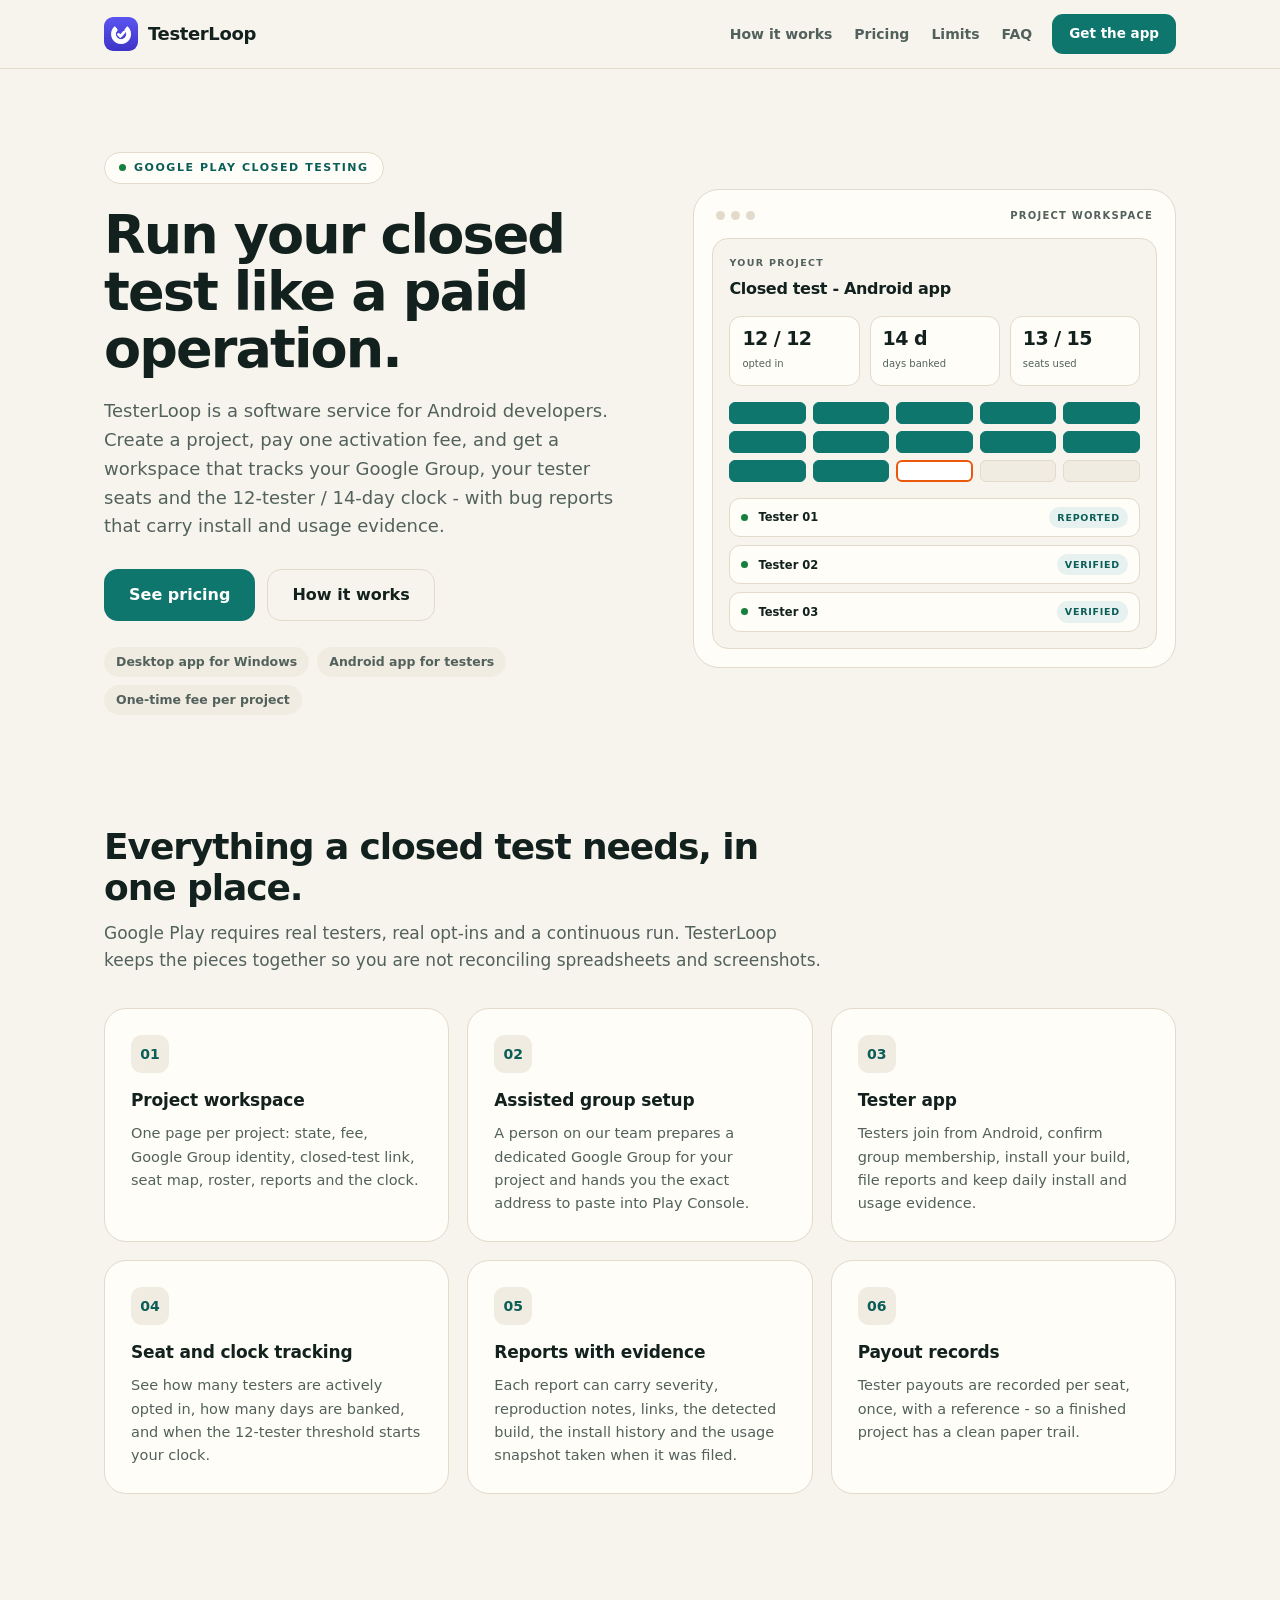
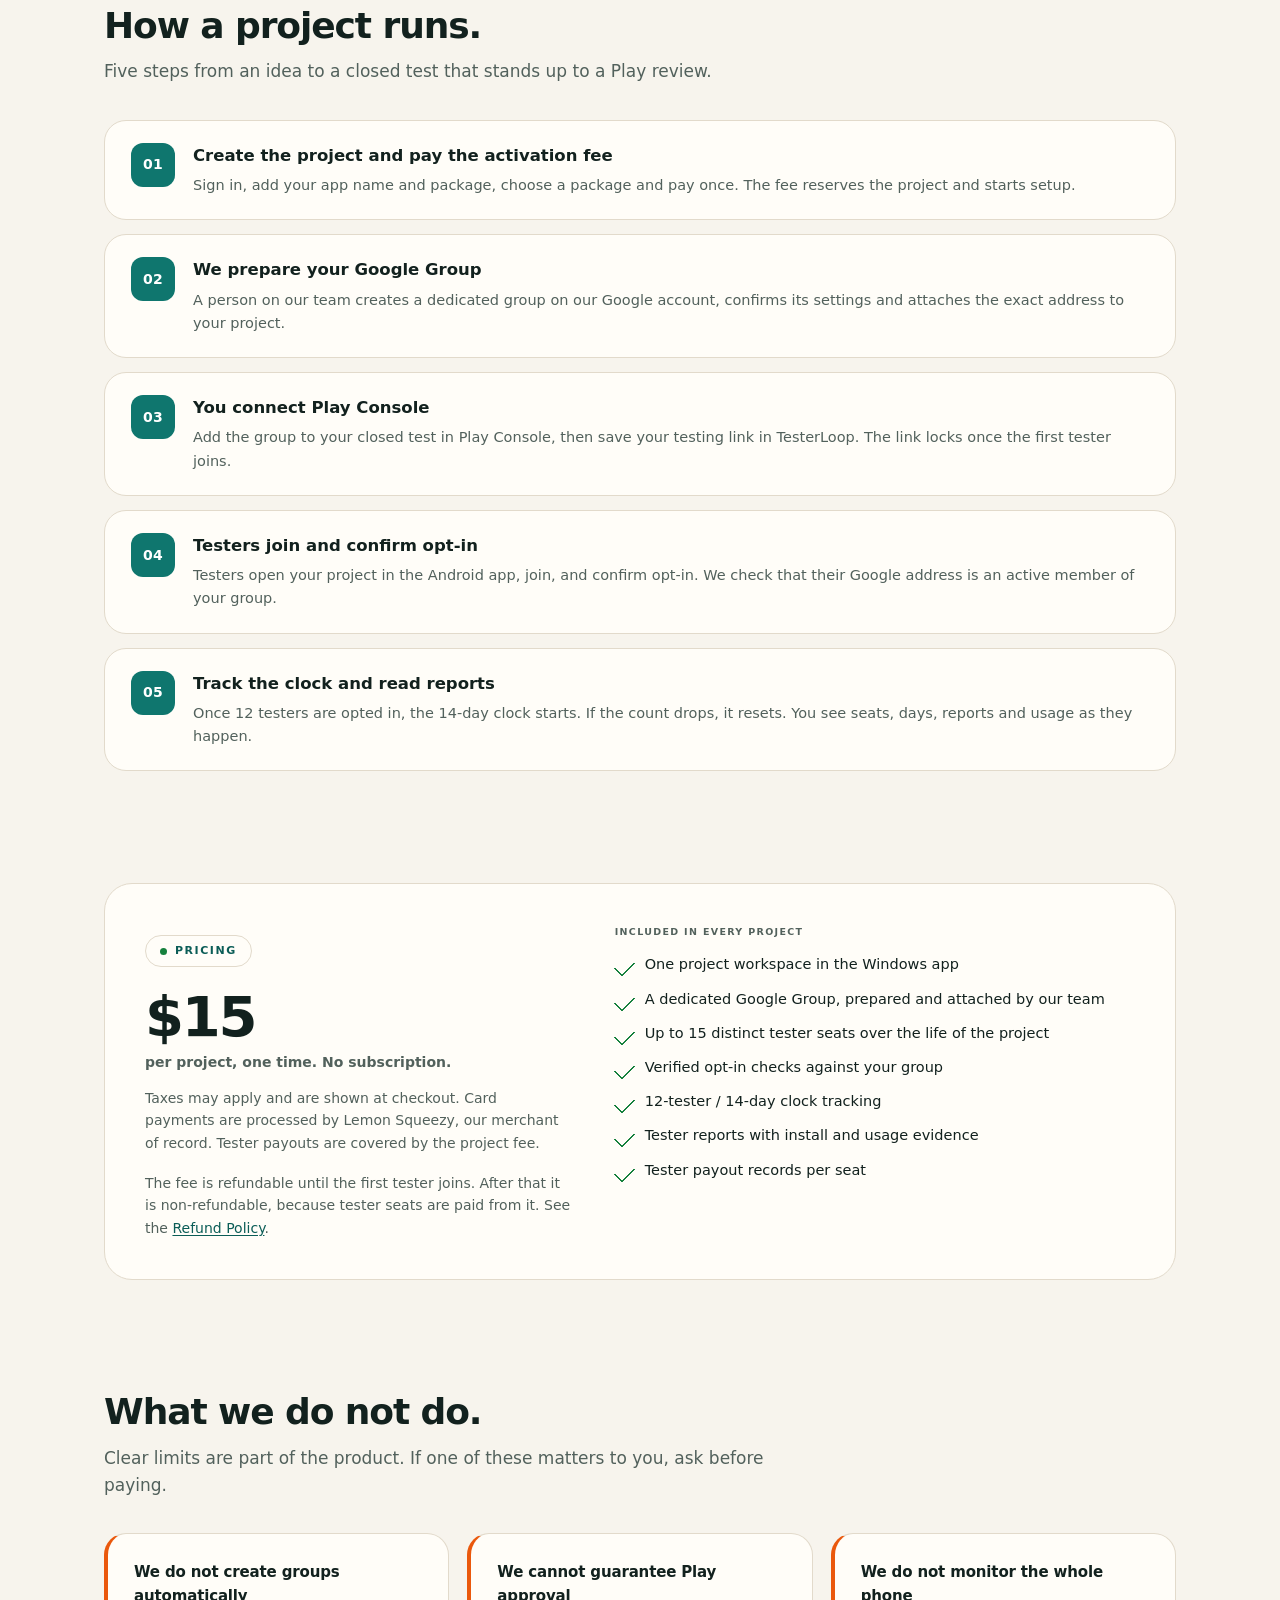
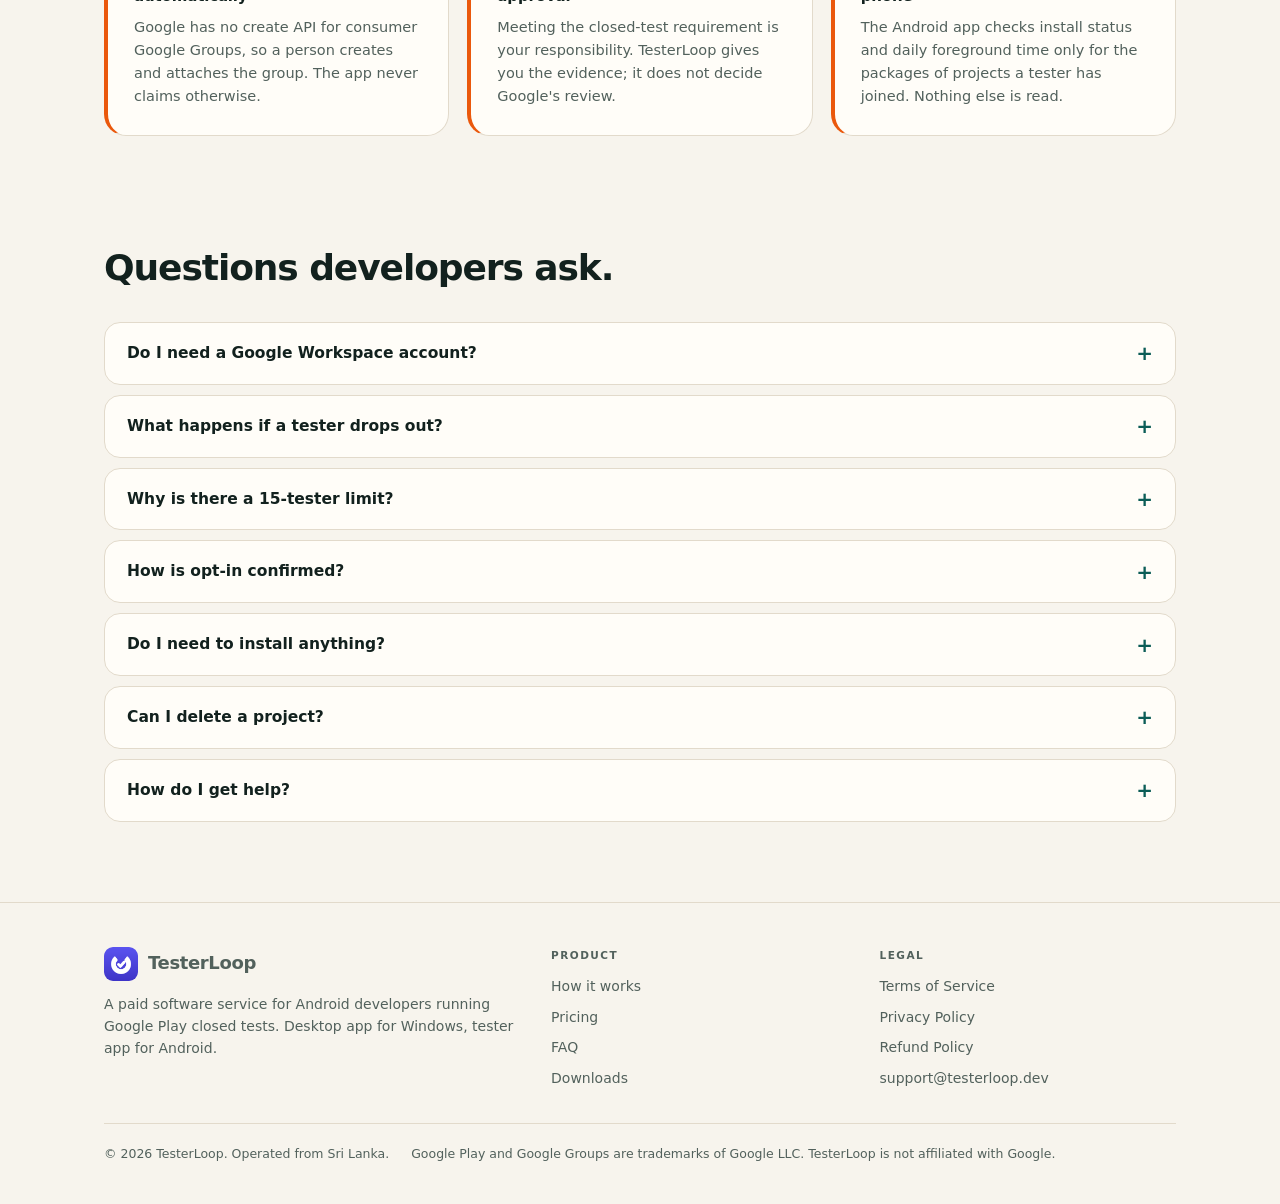
==== docs/index.html @ 7fbc7433 "Site: product website and Lemon Squeezy activation guide" ====
<!doctype html>
<html lang="en">
<head>
<meta charset="utf-8">
<meta name="viewport" content="width=device-width, initial-scale=1">
<title>TesterLoop - run a Google Play closed test properly</title>
<meta name="description" content="TesterLoop is a paid software service for Android developers running Google Play closed testing: project workspace, assisted Google Group setup, tester seat and 14-day clock tracking, and bug reports with install and usage evidence.">
<meta name="theme-color" content="#0f766e">
<link rel="icon" href="assets/testerloop-icon-512.png" type="image/png">
<link rel="stylesheet" href="site.css">
</head>
<body>
<a class="skip" href="#main">Skip to content</a>

<header class="site-header">
  <div class="wrap">
    <a class="brand" href="index.html">
      <img src="assets/testerloop-icon-512.png" alt="" width="34" height="34">
      TesterLoop
    </a>
    <nav class="nav" aria-label="Main">
      <a href="#how">How it works</a>
      <a href="#pricing">Pricing</a>
      <a href="#limits">Limits</a>
      <a href="#faq">FAQ</a>
    </nav>
    <a class="btn btn-primary btn-sm" href="https://github.com/chamarawickramarathne-spec/close-test/releases">Get the app</a>
  </div>
</header>

<main id="main">

  <section class="hero">
    <div class="wrap">
      <div>
        <p class="eyebrow">Google Play closed testing</p>
        <h1>Run your closed test like a paid operation.</h1>
        <p class="lede">
          TesterLoop is a software service for Android developers. Create a project,
          pay one activation fee, and get a workspace that tracks your Google Group,
          your tester seats and the 12-tester / 14-day clock - with bug reports that
          carry install and usage evidence.
        </p>
        <div class="hero-actions">
          <a class="btn btn-primary" href="#pricing">See pricing</a>
          <a class="btn btn-ghost" href="#how">How it works</a>
        </div>
        <ul class="chips">
          <li>Desktop app for Windows</li>
          <li>Android app for testers</li>
          <li>One-time fee per project</li>
        </ul>
      </div>

      <div class="mock" role="img" aria-label="Illustration of the TesterLoop project workspace showing opted-in testers, days banked and seat usage.">
        <div class="mock-bar"><i></i><i></i><i></i><span>Project workspace</span></div>
        <div class="mock-body">
          <p class="mock-label">Your project</p>
          <p class="mock-title">Closed test - Android app</p>
          <div class="mock-metrics">
            <div><strong>12 / 12</strong><small>opted in</small></div>
            <div><strong>14 d</strong><small>days banked</small></div>
            <div><strong>13 / 15</strong><small>seats used</small></div>
          </div>
          <div class="seats" aria-hidden="true">
            <i class="on"></i><i class="on"></i><i class="on"></i><i class="on"></i><i class="on"></i>
            <i class="on"></i><i class="on"></i><i class="on"></i><i class="on"></i><i class="on"></i>
            <i class="on"></i><i class="on"></i><i class="new"></i><i></i><i></i>
          </div>
          <div class="roster" aria-hidden="true">
            <div><span class="dot"></span>Tester 01 <span class="tag">Reported</span></div>
            <div><span class="dot"></span>Tester 02 <span class="tag">Verified</span></div>
            <div><span class="dot"></span>Tester 03 <span class="tag">Verified</span></div>
          </div>
        </div>
      </div>
    </div>
  </section>

  <section id="what">
    <div class="wrap">
      <div class="section-head">
        <h2>Everything a closed test needs, in one place.</h2>
        <p>Google Play requires real testers, real opt-ins and a continuous run. TesterLoop keeps the pieces together so you are not reconciling spreadsheets and screenshots.</p>
      </div>
      <div class="grid-3">
        <div class="card">
          <span class="mark">01</span>
          <h3>Project workspace</h3>
          <p>One page per project: state, fee, Google Group identity, closed-test link, seat map, roster, reports and the clock.</p>
        </div>
        <div class="card">
          <span class="mark">02</span>
          <h3>Assisted group setup</h3>
          <p>A person on our team prepares a dedicated Google Group for your project and hands you the exact address to paste into Play Console.</p>
        </div>
        <div class="card">
          <span class="mark">03</span>
          <h3>Tester app</h3>
          <p>Testers join from Android, confirm group membership, install your build, file reports and keep daily install and usage evidence.</p>
        </div>
        <div class="card">
          <span class="mark">04</span>
          <h3>Seat and clock tracking</h3>
          <p>See how many testers are actively opted in, how many days are banked, and when the 12-tester threshold starts your clock.</p>
        </div>
        <div class="card">
          <span class="mark">05</span>
          <h3>Reports with evidence</h3>
          <p>Each report can carry severity, reproduction notes, links, the detected build, the install history and the usage snapshot taken when it was filed.</p>
        </div>
        <div class="card">
          <span class="mark">06</span>
          <h3>Payout records</h3>
          <p>Tester payouts are recorded per seat, once, with a reference - so a finished project has a clean paper trail.</p>
        </div>
      </div>
    </div>
  </section>

  <section id="how">
    <div class="wrap">
      <div class="section-head">
        <h2>How a project runs.</h2>
        <p>Five steps from an idea to a closed test that stands up to a Play review.</p>
      </div>
      <div class="steps">
        <div class="step">
          <div>
            <h3>Create the project and pay the activation fee</h3>
            <p>Sign in, add your app name and package, choose a package and pay once. The fee reserves the project and starts setup.</p>
          </div>
        </div>
        <div class="step">
          <div>
            <h3>We prepare your Google Group</h3>
            <p>A person on our team creates a dedicated group on our Google account, confirms its settings and attaches the exact address to your project.</p>
          </div>
        </div>
        <div class="step">
          <div>
            <h3>You connect Play Console</h3>
            <p>Add the group to your closed test in Play Console, then save your testing link in TesterLoop. The link locks once the first tester joins.</p>
          </div>
        </div>
        <div class="step">
          <div>
            <h3>Testers join and confirm opt-in</h3>
            <p>Testers open your project in the Android app, join, and confirm opt-in. We check that their Google address is an active member of your group.</p>
          </div>
        </div>
        <div class="step">
          <div>
            <h3>Track the clock and read reports</h3>
            <p>Once 12 testers are opted in, the 14-day clock starts. If the count drops, it resets. You see seats, days, reports and usage as they happen.</p>
          </div>
        </div>
      </div>
    </div>
  </section>

  <section id="pricing">
    <div class="wrap">
      <div class="pricing">
        <div>
          <p class="eyebrow">Pricing</p>
          <p class="price">$15<small>per project, one time. No subscription.</small></p>
          <p class="price-note">
            Taxes may apply and are shown at checkout. Card payments are processed by
            Lemon Squeezy, our merchant of record. Tester payouts are covered by the
            project fee.
          </p>
          <p class="price-note">
            The fee is refundable until the first tester joins. After that it is
            non-refundable, because tester seats are paid from it. See the
            <a href="refunds.html">Refund Policy</a>.
          </p>
        </div>
        <div>
          <p class="mock-label" style="margin-bottom:14px">Included in every project</p>
          <ul class="includes">
            <li>One project workspace in the Windows app</li>
            <li>A dedicated Google Group, prepared and attached by our team</li>
            <li>Up to 15 distinct tester seats over the life of the project</li>
            <li>Verified opt-in checks against your group</li>
            <li>12-tester / 14-day clock tracking</li>
            <li>Tester reports with install and usage evidence</li>
            <li>Tester payout records per seat</li>
          </ul>
        </div>
      </div>
    </div>
  </section>

  <section id="limits">
    <div class="wrap">
      <div class="section-head">
        <h2>What we do not do.</h2>
        <p>Clear limits are part of the product. If one of these matters to you, ask before paying.</p>
      </div>
      <div class="honest">
        <div class="card">
          <h3>We do not create groups automatically</h3>
          <p>Google has no create API for consumer Google Groups, so a person creates and attaches the group. The app never claims otherwise.</p>
        </div>
        <div class="card">
          <h3>We cannot guarantee Play approval</h3>
          <p>Meeting the closed-test requirement is your responsibility. TesterLoop gives you the evidence; it does not decide Google's review.</p>
        </div>
        <div class="card">
          <h3>We do not monitor the whole phone</h3>
          <p>The Android app checks install status and daily foreground time only for the packages of projects a tester has joined. Nothing else is read.</p>
        </div>
      </div>
    </div>
  </section>

  <section id="faq">
    <div class="wrap">
      <div class="section-head">
        <h2>Questions developers ask.</h2>
      </div>
      <div class="faq">
        <details>
          <summary>Do I need a Google Workspace account?</summary>
          <p>No. The Google Group is created on our Google account and you add its address to your Play Console closed test. You keep control of your Play listing.</p>
        </details>
        <details>
          <summary>What happens if a tester drops out?</summary>
          <p>Their seat is released and their own clock resets. The project still needs 12 actively opted-in testers, and the 14-day count returns to zero if the count drops below 12.</p>
        </details>
        <details>
          <summary>Why is there a 15-tester limit?</summary>
          <p>Every tester is paid, so a project can use at most 15 distinct testers over its lifetime. Dropped seats still count, which means a replacement must be one of the people already on the project.</p>
        </details>
        <details>
          <summary>How is opt-in confirmed?</summary>
          <p>The tester confirms in the Android app. Our backend then checks, through a Google Apps Script service acting as the group owner, that the tester's Google address is an active member of your group. Only an active answer confirms opt-in.</p>
        </details>
        <details>
          <summary>Do I need to install anything?</summary>
          <p>Yes - the TesterLoop desktop app for Windows (32-bit and 64-bit installers are published together). Testers use the TesterLoop Android app.</p>
        </details>
        <details>
          <summary>Can I delete a project?</summary>
          <p>Yes, until a tester's opt-in is verified. After that the project is locked for 14 days, and it cannot be deleted while a tester payout is recorded against it.</p>
        </details>
        <details>
          <summary>How do I get help?</summary>
          <p>Email <a href="mailto:support@testerloop.dev">support@testerloop.dev</a>. We answer from Sri Lanka, usually within one business day.</p>
        </details>
      </div>
    </div>
  </section>

</main>

<footer class="site-footer">
  <div class="wrap">
    <div class="footer-grid">
      <div class="footer-about">
        <a class="brand" href="index.html">
          <img src="assets/testerloop-icon-512.png" alt="" width="34" height="34">
          TesterLoop
        </a>
        <p>A paid software service for Android developers running Google Play closed tests. Desktop app for Windows, tester app for Android.</p>
      </div>
      <div>
        <h4>Product</h4>
        <ul>
          <li><a href="#how">How it works</a></li>
          <li><a href="#pricing">Pricing</a></li>
          <li><a href="#faq">FAQ</a></li>
          <li><a href="https://github.com/chamarawickramarathne-spec/close-test/releases">Downloads</a></li>
        </ul>
      </div>
      <div>
        <h4>Legal</h4>
        <ul>
          <li><a href="terms.html">Terms of Service</a></li>
          <li><a href="privacy.html">Privacy Policy</a></li>
          <li><a href="refunds.html">Refund Policy</a></li>
          <li><a href="mailto:support@testerloop.dev">support@testerloop.dev</a></li>
        </ul>
      </div>
    </div>
    <div class="legal-line">
      <span>&copy; 2026 TesterLoop. Operated from Sri Lanka.</span>
      <span>Google Play and Google Groups are trademarks of Google LLC. TesterLoop is not affiliated with Google.</span>
    </div>
  </div>
</footer>

</body>
</html>
---- docs/site.css ----
:root {
  --bg: #f7f4ed;
  --surface: #fffdf8;
  --warm: #f1ece1;
  --ink: #12211e;
  --muted: #52615c;
  --teal: #0f766e;
  --teal-dark: #0b5d57;
  --coral: #ea580c;
  --border: #e2dacb;
  --good: #15803d;
  --radius: 22px;
}

* {
  box-sizing: border-box;
}

html {
  scroll-behavior: smooth;
}

body {
  margin: 0;
  background: var(--bg);
  color: var(--ink);
  font-family: "Segoe UI", system-ui, -apple-system, "Helvetica Neue", Arial, sans-serif;
  font-size: 16px;
  line-height: 1.6;
  -webkit-font-smoothing: antialiased;
}

a {
  color: var(--teal-dark);
  text-decoration-thickness: 1px;
  text-underline-offset: 2px;
}

a:hover {
  color: var(--teal);
}

:focus-visible {
  outline: 3px solid var(--coral);
  outline-offset: 2px;
  border-radius: 4px;
}

img {
  max-width: 100%;
  display: block;
}

.wrap {
  width: 100%;
  max-width: 1120px;
  margin: 0 auto;
  padding: 0 24px;
}

.skip {
  position: absolute;
  left: -9999px;
  top: 0;
  background: var(--ink);
  color: #fff;
  padding: 10px 16px;
  border-radius: 0 0 10px 0;
  z-index: 20;
}

.skip:focus {
  left: 0;
}

/* Header */

.site-header {
  position: sticky;
  top: 0;
  z-index: 10;
  background: rgba(247, 244, 237, 0.94);
  backdrop-filter: blur(8px);
  border-bottom: 1px solid var(--border);
}

.site-header .wrap {
  display: flex;
  align-items: center;
  gap: 20px;
  min-height: 68px;
}

.brand {
  display: flex;
  align-items: center;
  gap: 10px;
  color: var(--ink);
  text-decoration: none;
  font-weight: 800;
  letter-spacing: -0.02em;
  font-size: 18px;
}

.brand img {
  width: 34px;
  height: 34px;
  border-radius: 9px;
}

.nav {
  display: flex;
  gap: 22px;
  margin-left: auto;
  font-size: 14px;
  font-weight: 600;
}

.nav a {
  color: var(--muted);
  text-decoration: none;
}

.nav a:hover {
  color: var(--ink);
}

/* Buttons */

.btn {
  display: inline-flex;
  align-items: center;
  justify-content: center;
  gap: 8px;
  min-height: 52px;
  padding: 0 24px;
  border-radius: 14px;
  border: 1px solid transparent;
  font: inherit;
  font-weight: 700;
  text-decoration: none;
  cursor: pointer;
  transition: background 0.15s ease, color 0.15s ease, border-color 0.15s ease;
}

.btn-primary {
  background: var(--teal);
  color: #fff;
}

.btn-primary:hover {
  background: var(--teal-dark);
  color: #fff;
}

.btn-ghost {
  background: transparent;
  color: var(--ink);
  border-color: var(--border);
}

.btn-ghost:hover {
  background: var(--warm);
  color: var(--ink);
}

.btn-sm {
  min-height: 40px;
  padding: 0 16px;
  border-radius: 11px;
  font-size: 13.5px;
}

/* Hero */

.hero {
  padding: 72px 0 56px;
}

.hero .wrap {
  display: grid;
  grid-template-columns: 1.05fr 0.95fr;
  gap: 56px;
  align-items: center;
}

.eyebrow {
  display: inline-flex;
  align-items: center;
  gap: 8px;
  font-size: 11px;
  font-weight: 800;
  letter-spacing: 0.14em;
  text-transform: uppercase;
  color: var(--teal-dark);
  background: var(--surface);
  border: 1px solid var(--border);
  border-radius: 999px;
  padding: 6px 14px;
  margin-bottom: 22px;
}

.eyebrow::before {
  content: "";
  width: 7px;
  height: 7px;
  border-radius: 50%;
  background: var(--good);
}

h1 {
  font-size: clamp(34px, 5vw, 54px);
  line-height: 1.06;
  letter-spacing: -0.035em;
  margin: 0 0 20px;
  font-weight: 800;
}

.lede {
  font-size: 18px;
  color: var(--muted);
  max-width: 34em;
  margin: 0 0 28px;
}

.hero-actions {
  display: flex;
  flex-wrap: wrap;
  gap: 12px;
  margin-bottom: 26px;
}

.chips {
  display: flex;
  flex-wrap: wrap;
  gap: 8px;
  padding: 0;
  margin: 0;
  list-style: none;
}

.chips li {
  font-size: 12.5px;
  font-weight: 600;
  color: var(--muted);
  background: var(--warm);
  border-radius: 999px;
  padding: 5px 12px;
}

/* App mock */

.mock {
  background: var(--surface);
  border: 1px solid var(--border);
  border-radius: 26px;
  padding: 18px;
}

.mock-bar {
  display: flex;
  align-items: center;
  gap: 6px;
  padding: 0 4px 14px;
}

.mock-bar i {
  width: 9px;
  height: 9px;
  border-radius: 50%;
  background: var(--border);
}

.mock-bar span {
  margin-left: auto;
  font-size: 10px;
  font-weight: 800;
  letter-spacing: 0.12em;
  color: var(--muted);
  text-transform: uppercase;
}

.mock-body {
  background: var(--bg);
  border: 1px solid var(--border);
  border-radius: 16px;
  padding: 16px;
}

.mock-label {
  font-size: 9.5px;
  font-weight: 800;
  letter-spacing: 0.14em;
  text-transform: uppercase;
  color: var(--muted);
  margin: 0 0 6px;
}

.mock-title {
  font-size: 16px;
  font-weight: 800;
  letter-spacing: -0.02em;
  margin: 0 0 14px;
}

.mock-metrics {
  display: grid;
  grid-template-columns: repeat(3, 1fr);
  gap: 10px;
  margin-bottom: 16px;
}

.mock-metrics div {
  background: var(--surface);
  border: 1px solid var(--border);
  border-radius: 12px;
  padding: 10px 12px;
}

.mock-metrics strong {
  display: block;
  font-size: 19px;
  letter-spacing: -0.03em;
  line-height: 1.2;
}

.mock-metrics small {
  font-size: 10px;
  color: var(--muted);
}

.seats {
  display: grid;
  grid-template-columns: repeat(5, 1fr);
  gap: 7px;
  margin-bottom: 16px;
}

.seats i {
  height: 22px;
  border-radius: 6px;
  background: var(--warm);
  border: 1px solid var(--border);
}

.seats i.on {
  background: var(--teal);
  border-color: var(--teal);
}

.seats i.new {
  background: #fff;
  border: 2px solid var(--coral);
}

.roster {
  display: grid;
  gap: 8px;
}

.roster div {
  display: flex;
  align-items: center;
  gap: 10px;
  background: var(--surface);
  border: 1px solid var(--border);
  border-radius: 11px;
  padding: 8px 11px;
  font-size: 11.5px;
  font-weight: 600;
}

.roster span.dot {
  width: 7px;
  height: 7px;
  border-radius: 50%;
  background: var(--good);
  flex: none;
}

.roster span.tag {
  margin-left: auto;
  font-size: 9.5px;
  font-weight: 800;
  letter-spacing: 0.08em;
  text-transform: uppercase;
  color: var(--teal-dark);
  background: #e7f2f0;
  border-radius: 999px;
  padding: 3px 8px;
}

/* Sections */

section {
  padding: 56px 0;
}

.section-head {
  max-width: 720px;
  margin-bottom: 34px;
}

h2 {
  font-size: clamp(26px, 3.4vw, 36px);
  line-height: 1.12;
  letter-spacing: -0.03em;
  margin: 0 0 12px;
  font-weight: 800;
}

.section-head p {
  margin: 0;
  color: var(--muted);
  font-size: 17px;
}

.grid-3 {
  display: grid;
  grid-template-columns: repeat(3, 1fr);
  gap: 18px;
}

.card {
  background: var(--surface);
  border: 1px solid var(--border);
  border-radius: var(--radius);
  padding: 26px;
}

.card h3 {
  margin: 0 0 8px;
  font-size: 17px;
  letter-spacing: -0.01em;
}

.card p {
  margin: 0;
  color: var(--muted);
  font-size: 14.5px;
}

.card .mark {
  display: inline-flex;
  align-items: center;
  justify-content: center;
  width: 38px;
  height: 38px;
  border-radius: 11px;
  background: var(--warm);
  color: var(--teal-dark);
  font-weight: 800;
  font-size: 14px;
  margin-bottom: 14px;
}

/* Steps */

.steps {
  display: grid;
  gap: 14px;
  counter-reset: step;
}

.step {
  display: grid;
  grid-template-columns: 44px 1fr;
  gap: 18px;
  background: var(--surface);
  border: 1px solid var(--border);
  border-radius: var(--radius);
  padding: 22px 26px;
}

.step::before {
  counter-increment: step;
  content: counter(step, decimal-leading-zero);
  display: flex;
  align-items: center;
  justify-content: center;
  width: 44px;
  height: 44px;
  border-radius: 12px;
  background: var(--teal);
  color: #fff;
  font-weight: 800;
  font-size: 14px;
  letter-spacing: 0.02em;
}

.step h3 {
  margin: 0 0 5px;
  font-size: 16.5px;
}

.step p {
  margin: 0;
  color: var(--muted);
  font-size: 14.5px;
}

/* Pricing */

.pricing {
  background: var(--surface);
  border: 1px solid var(--border);
  border-radius: 28px;
  padding: 40px;
  display: grid;
  grid-template-columns: 0.9fr 1.1fr;
  gap: 44px;
  align-items: start;
}

.price {
  font-size: 56px;
  font-weight: 800;
  letter-spacing: -0.04em;
  line-height: 1;
  margin: 0;
}

.price small {
  display: block;
  font-size: 14px;
  font-weight: 600;
  letter-spacing: 0;
  color: var(--muted);
  margin-top: 10px;
}

.price-note {
  color: var(--muted);
  font-size: 14px;
  margin: 18px 0 0;
}

.includes {
  margin: 0;
  padding: 0;
  list-style: none;
  display: grid;
  gap: 11px;
}

.includes li {
  position: relative;
  padding-left: 30px;
  font-size: 14.5px;
}

.includes li::before {
  content: "";
  position: absolute;
  left: 0;
  top: 7px;
  width: 17px;
  height: 10px;
  border-left: 2.5px solid var(--good);
  border-bottom: 2.5px solid var(--good);
  transform: rotate(-45deg);
  border-radius: 1px;
}

/* Honesty */

.honest {
  display: grid;
  grid-template-columns: repeat(3, 1fr);
  gap: 18px;
}

.honest .card {
  border-left: 4px solid var(--coral);
}

.honest h3 {
  font-size: 15px;
}

/* FAQ */

.faq {
  display: grid;
  gap: 10px;
}

details {
  background: var(--surface);
  border: 1px solid var(--border);
  border-radius: 16px;
  padding: 18px 22px;
}

details[open] {
  border-color: #cfc5b2;
}

summary {
  cursor: pointer;
  font-weight: 700;
  font-size: 15.5px;
  list-style: none;
  display: flex;
  gap: 14px;
  align-items: center;
}

summary::-webkit-details-marker {
  display: none;
}

summary::after {
  content: "+";
  margin-left: auto;
  font-size: 20px;
  font-weight: 700;
  color: var(--teal-dark);
  line-height: 1;
}

details[open] summary::after {
  content: "-";
}

details p {
  margin: 12px 0 0;
  color: var(--muted);
  font-size: 14.5px;
  max-width: 62em;
}

/* Footer */

.site-footer {
  border-top: 1px solid var(--border);
  padding: 44px 0 40px;
  margin-top: 24px;
}

.footer-grid {
  display: grid;
  grid-template-columns: 1.4fr 1fr 1fr;
  gap: 32px;
}

.site-footer h4 {
  font-size: 10.5px;
  font-weight: 800;
  letter-spacing: 0.14em;
  text-transform: uppercase;
  color: var(--muted);
  margin: 0 0 12px;
}

.site-footer ul {
  list-style: none;
  margin: 0;
  padding: 0;
  display: grid;
  gap: 8px;
  font-size: 14px;
}

.site-footer a {
  text-decoration: none;
  color: var(--muted);
}

.site-footer a:hover {
  color: var(--ink);
}

.footer-about p {
  color: var(--muted);
  font-size: 14px;
  margin: 12px 0 0;
  max-width: 32em;
}

.legal-line {
  margin-top: 34px;
  padding-top: 20px;
  border-top: 1px solid var(--border);
  display: flex;
  flex-wrap: wrap;
  gap: 8px 22px;
  color: var(--muted);
  font-size: 12.5px;
}

/* Policy pages */

.page-head {
  padding: 56px 0 8px;
}

.page-head h1 {
  font-size: clamp(30px, 4vw, 44px);
}

.updated {
  color: var(--muted);
  font-size: 13.5px;
  margin: 0;
}

.prose {
  max-width: 800px;
  padding-bottom: 24px;
}

.prose h2 {
  font-size: 22px;
  margin: 40px 0 12px;
  letter-spacing: -0.02em;
}

.prose h3 {
  font-size: 16px;
  margin: 26px 0 8px;
}

.prose p,
.prose li {
  color: #2c3a36;
  font-size: 15px;
}

.prose ul,
.prose ol {
  padding-left: 22px;
}

.prose li {
  margin-bottom: 7px;
}

.prose .note {
  background: var(--surface);
  border: 1px solid var(--border);
  border-left: 4px solid var(--teal);
  border-radius: 14px;
  padding: 16px 20px;
  margin: 22px 0;
  color: var(--muted);
  font-size: 14.5px;
}

.prose table {
  width: 100%;
  border-collapse: collapse;
  font-size: 14px;
  margin: 14px 0;
}

.prose th,
.prose td {
  text-align: left;
  padding: 9px 12px;
  border-bottom: 1px solid var(--border);
  vertical-align: top;
}

.prose th {
  font-size: 11px;
  letter-spacing: 0.1em;
  text-transform: uppercase;
  color: var(--muted);
}

/* Responsive */

@media (max-width: 900px) {
  .hero .wrap,
  .pricing {
    grid-template-columns: 1fr;
    gap: 34px;
  }

  .hero {
    padding-top: 48px;
  }

  .grid-3,
  .honest {
    grid-template-columns: 1fr;
  }

  .footer-grid {
    grid-template-columns: 1fr 1fr;
  }
}

@media (max-width: 640px) {
  .nav {
    display: none;
  }

  .site-header .wrap {
    min-height: 60px;
  }

  .pricing {
    padding: 26px;
  }

  .step {
    grid-template-columns: 1fr;
    gap: 12px;
    padding: 20px;
  }

  .footer-grid {
    grid-template-columns: 1fr;
    gap: 26px;
  }
}

@media (prefers-reduced-motion: reduce) {
  html {
    scroll-behavior: auto;
  }

  * {
    transition: none !important;
  }
}
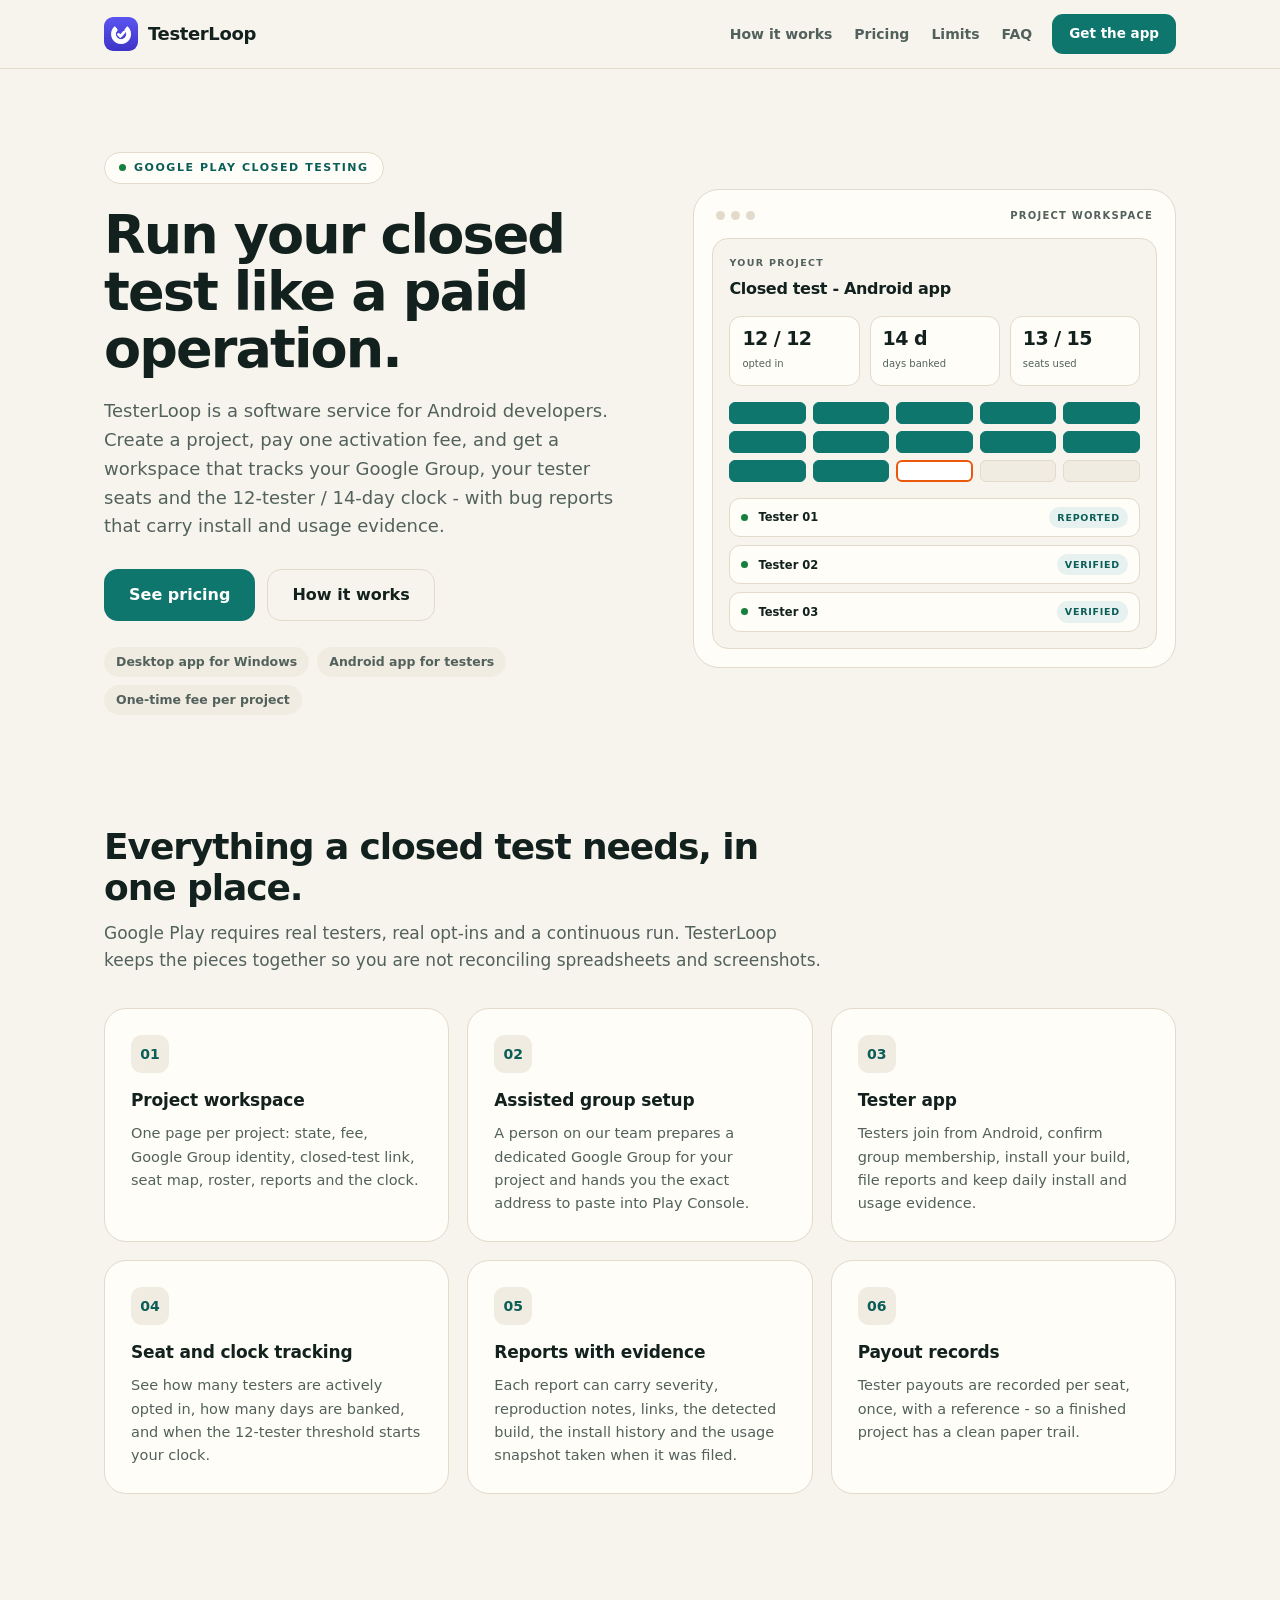
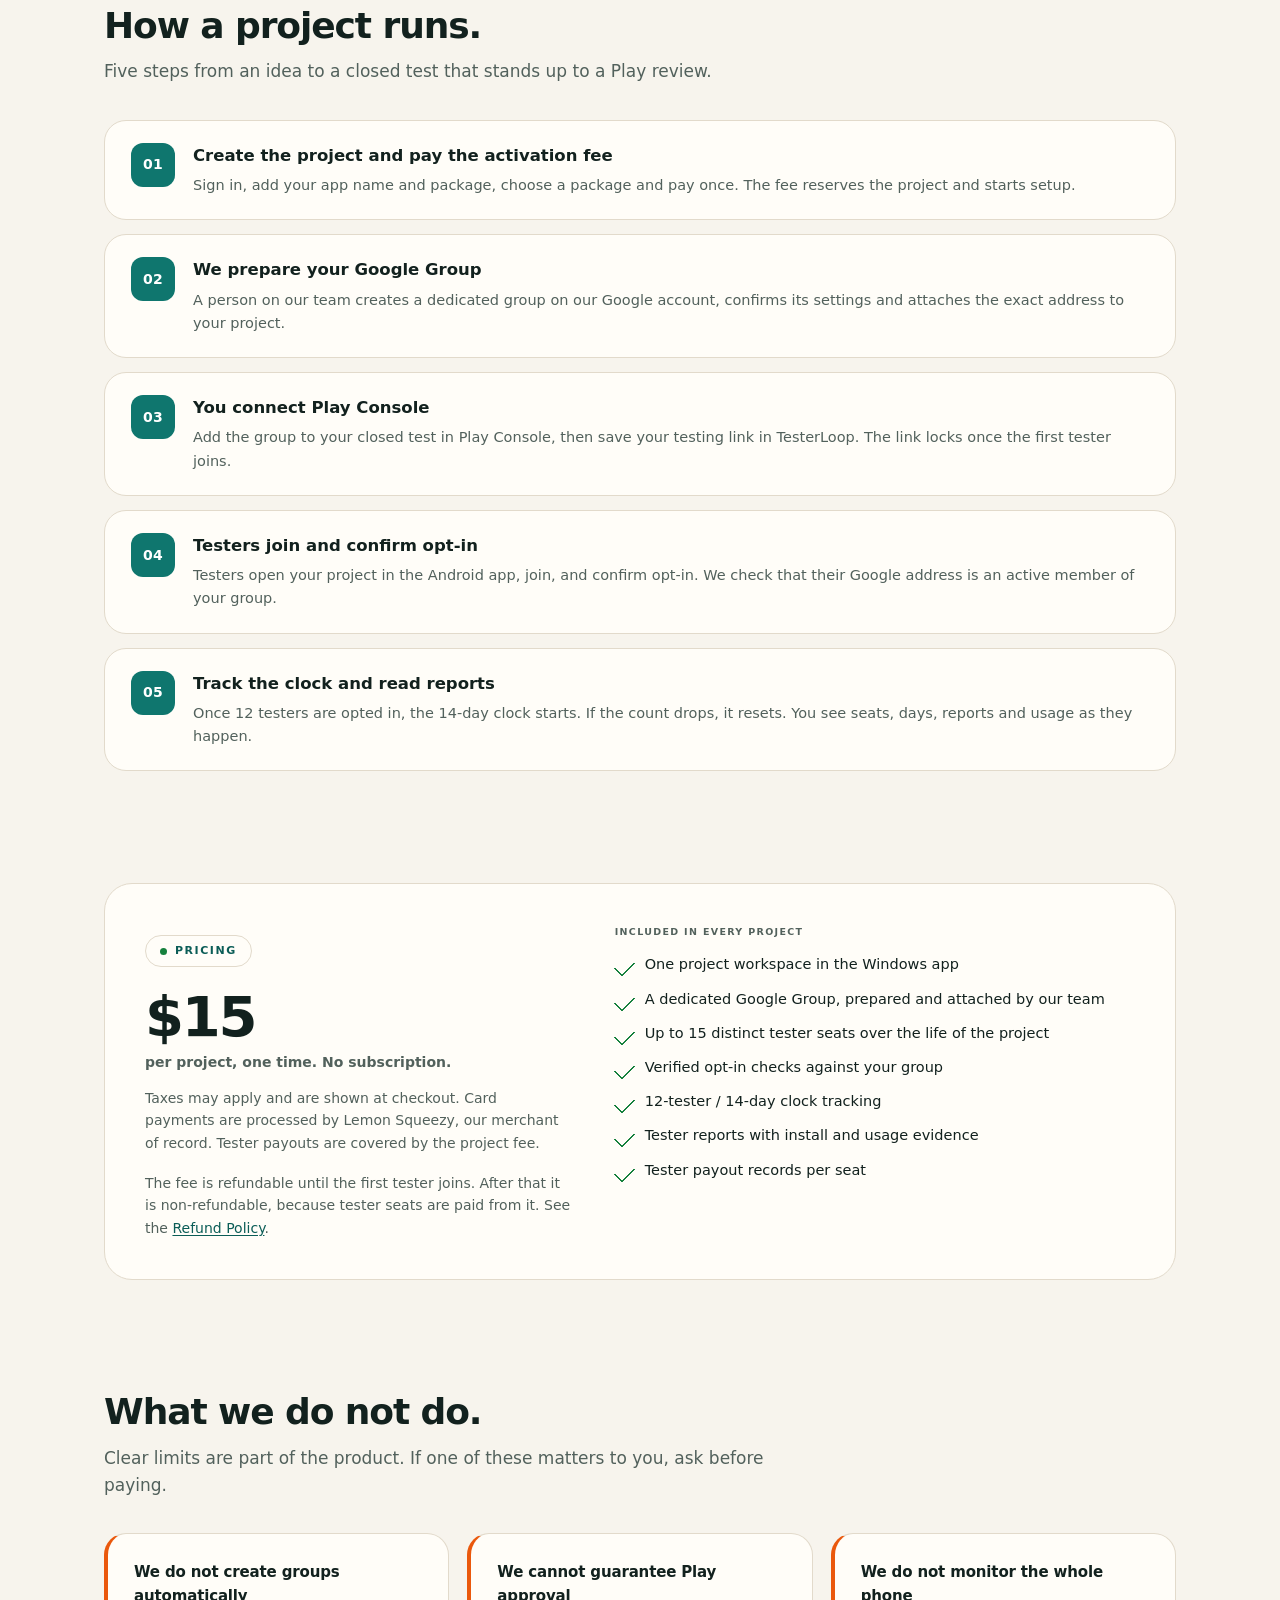
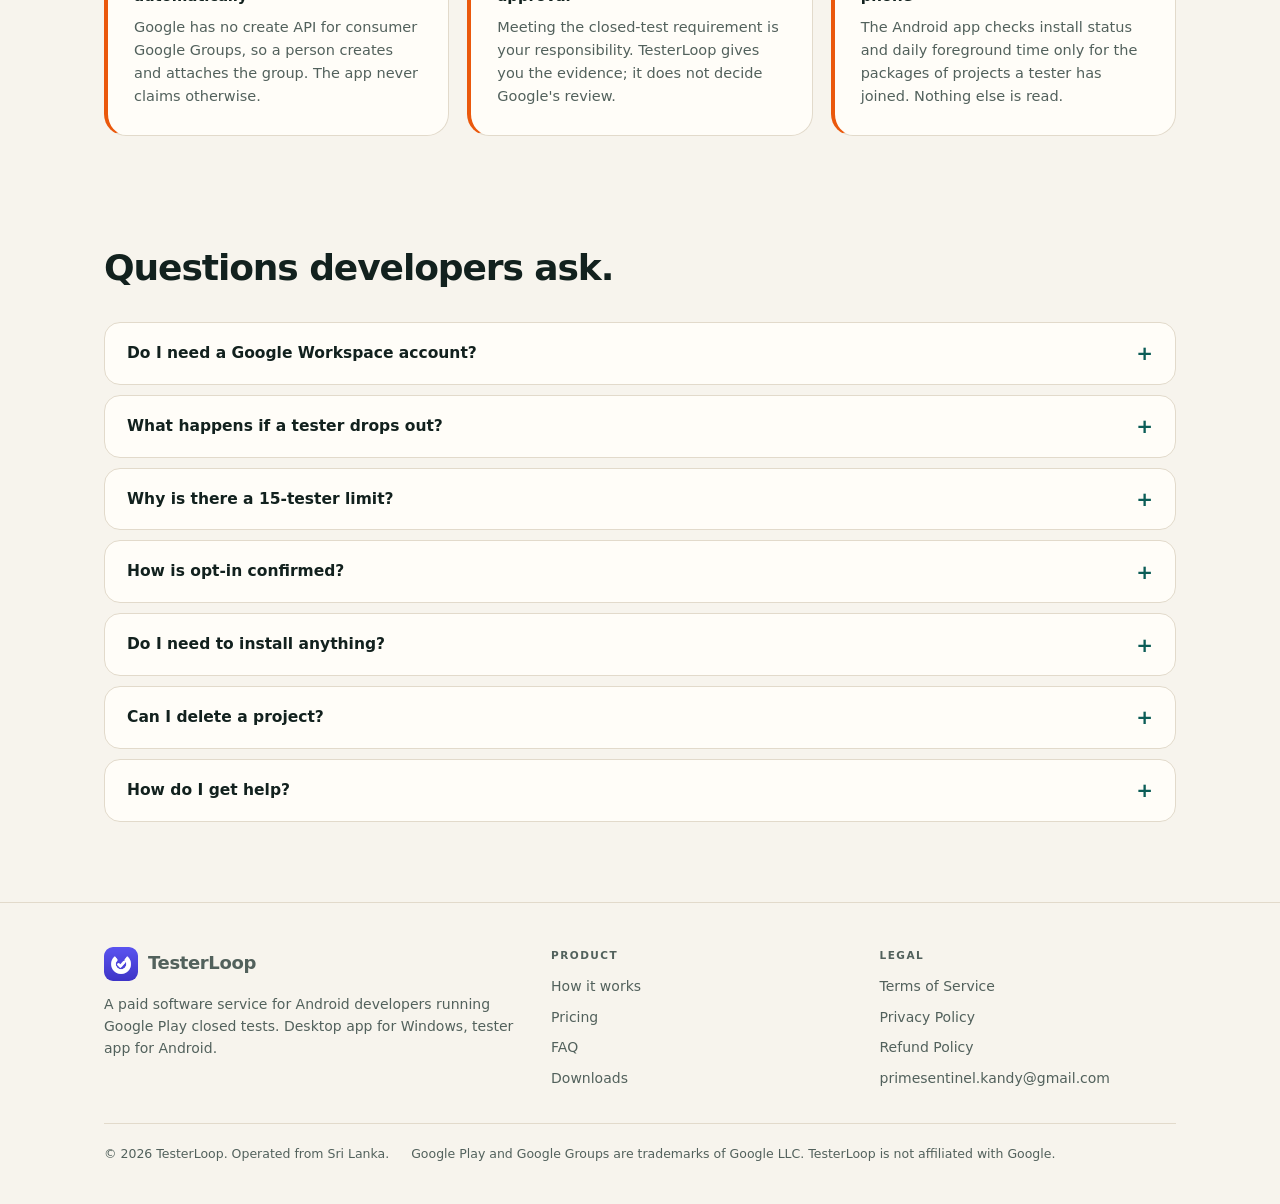
==== commit 0765b5fe: "Docs: payment setup checklist and real support email" ====
--- a/docs/index.html
+++ b/docs/index.html
@@ -247,7 +247,7 @@
         </details>
         <details>
           <summary>How do I get help?</summary>
-          <p>Email <a href="mailto:support@testerloop.dev">support@testerloop.dev</a>. We answer from Sri Lanka, usually within one business day.</p>
+          <p>Email <a href="mailto:primesentinel.kandy@gmail.com">primesentinel.kandy@gmail.com</a>. We answer from Sri Lanka, usually within one business day.</p>
         </details>
       </div>
     </div>
@@ -280,7 +280,7 @@
           <li><a href="terms.html">Terms of Service</a></li>
           <li><a href="privacy.html">Privacy Policy</a></li>
           <li><a href="refunds.html">Refund Policy</a></li>
-          <li><a href="mailto:support@testerloop.dev">support@testerloop.dev</a></li>
+          <li><a href="mailto:primesentinel.kandy@gmail.com">primesentinel.kandy@gmail.com</a></li>
         </ul>
       </div>
     </div>
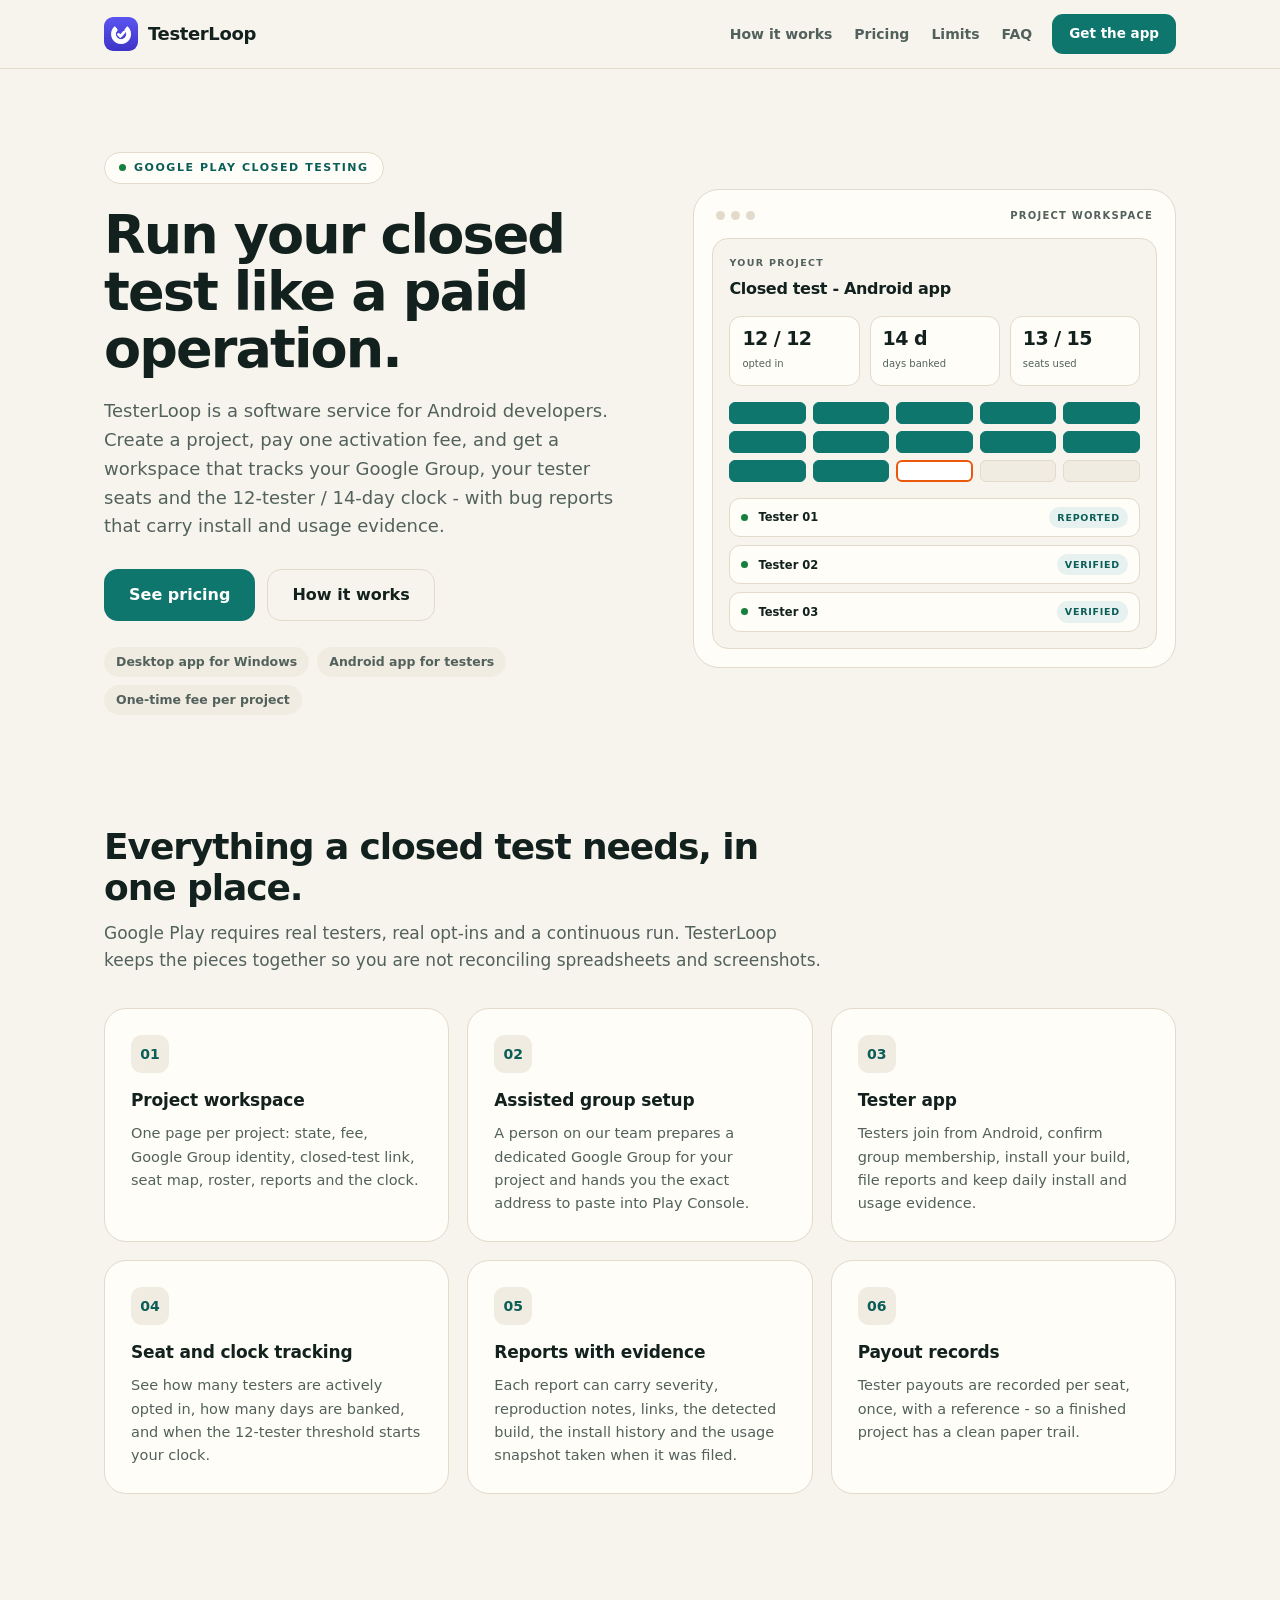
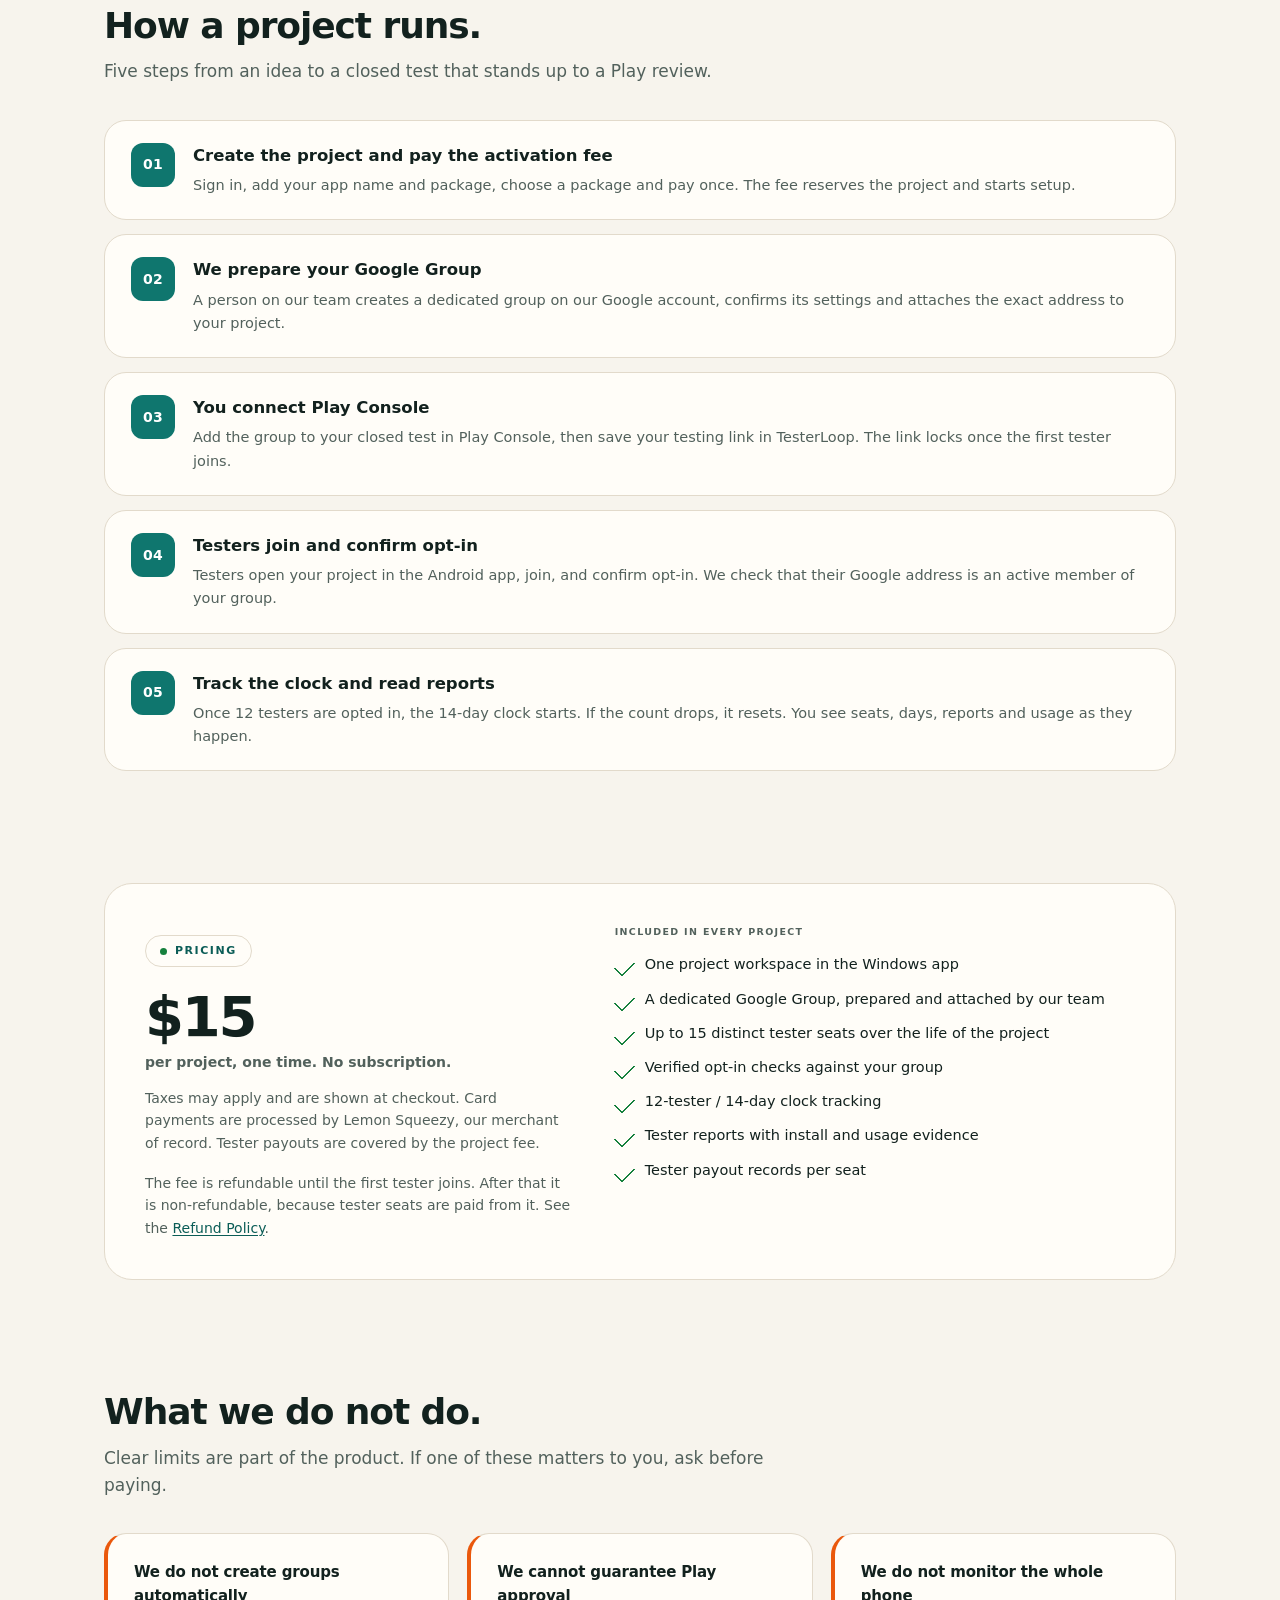
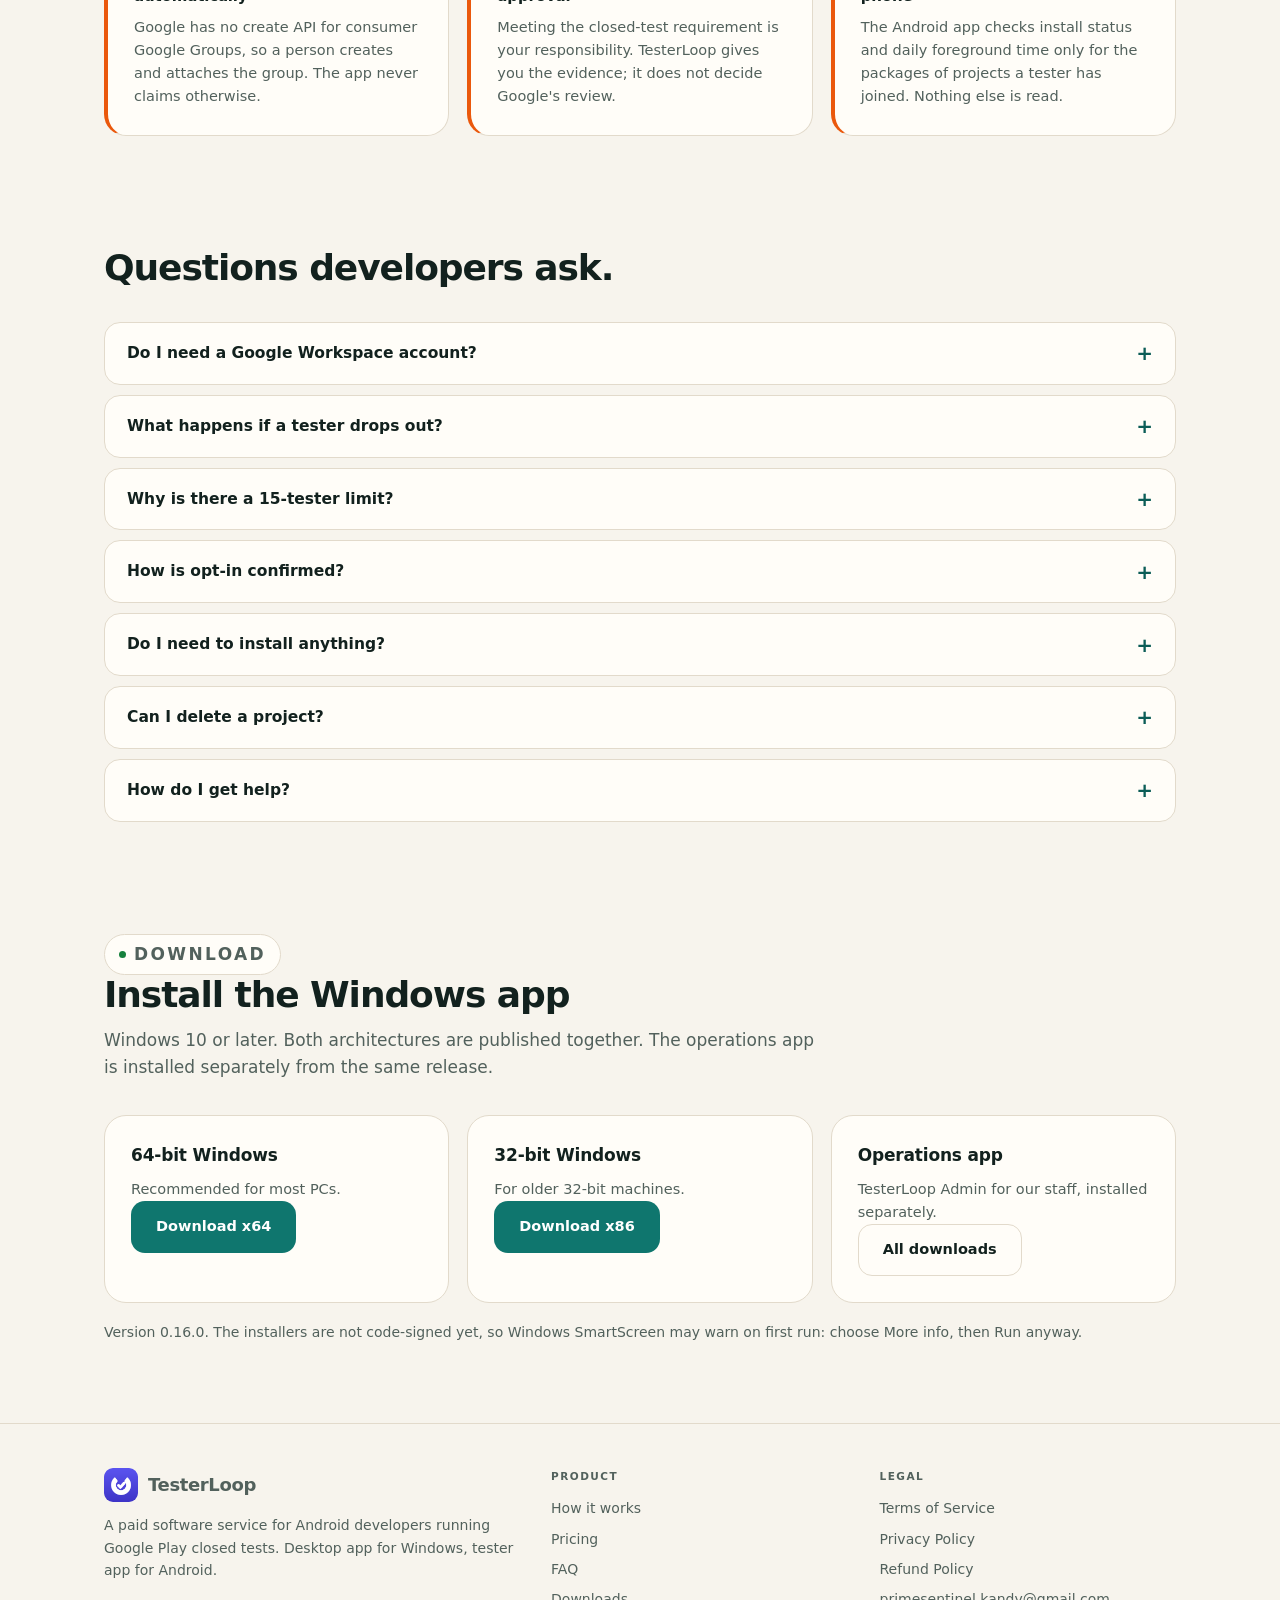
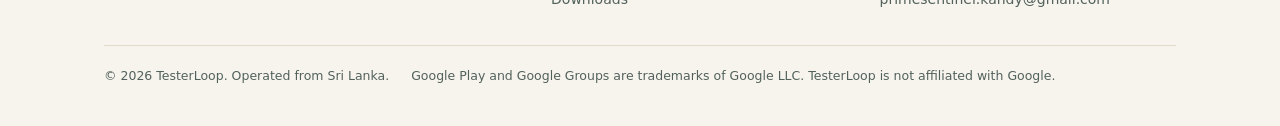
==== commit 82508f64: "Release: desktop 0.16.0 installers and site download links; untrack mobile binaries" ====
--- a/docs/index.html
+++ b/docs/index.html
@@ -24,7 +24,7 @@
       <a href="#limits">Limits</a>
       <a href="#faq">FAQ</a>
     </nav>
-    <a class="btn btn-primary btn-sm" href="https://github.com/chamarawickramarathne-spec/close-test/releases">Get the app</a>
+    <a class="btn btn-primary btn-sm" href="#download">Get the app</a>
   </div>
 </header>
 
@@ -253,6 +253,34 @@
     </div>
   </section>
 
+  <section id="download">
+    <div class="wrap">
+      <div class="section-head">
+        <p class="eyebrow">Download</p>
+        <h2>Install the Windows app</h2>
+        <p>Windows 10 or later. Both architectures are published together. The operations app is installed separately from the same release.</p>
+      </div>
+      <div class="grid-3">
+        <article class="card">
+          <h3>64-bit Windows</h3>
+          <p>Recommended for most PCs.</p>
+          <p><a class="btn btn-primary" href="https://github.com/chamarawickramarathne-spec/close-test/releases/download/desktop-v0.16.0/TesterLoop-Setup-x64.exe">Download x64</a></p>
+        </article>
+        <article class="card">
+          <h3>32-bit Windows</h3>
+          <p>For older 32-bit machines.</p>
+          <p><a class="btn btn-primary" href="https://github.com/chamarawickramarathne-spec/close-test/releases/download/desktop-v0.16.0/TesterLoop-Setup-x86.exe">Download x86</a></p>
+        </article>
+        <article class="card">
+          <h3>Operations app</h3>
+          <p>TesterLoop Admin for our staff, installed separately.</p>
+          <p><a class="btn btn-ghost" href="https://github.com/chamarawickramarathne-spec/close-test/releases/tag/desktop-v0.16.0">All downloads</a></p>
+        </article>
+      </div>
+      <p class="price-note">Version 0.16.0. The installers are not code-signed yet, so Windows SmartScreen may warn on first run: choose More info, then Run anyway.</p>
+    </div>
+  </section>
+
 </main>
 
 <footer class="site-footer">
@@ -271,7 +299,7 @@
           <li><a href="#how">How it works</a></li>
           <li><a href="#pricing">Pricing</a></li>
           <li><a href="#faq">FAQ</a></li>
-          <li><a href="https://github.com/chamarawickramarathne-spec/close-test/releases">Downloads</a></li>
+          <li><a href="https://github.com/chamarawickramarathne-spec/close-test/releases/tag/desktop-v0.16.0">Downloads</a></li>
         </ul>
       </div>
       <div>
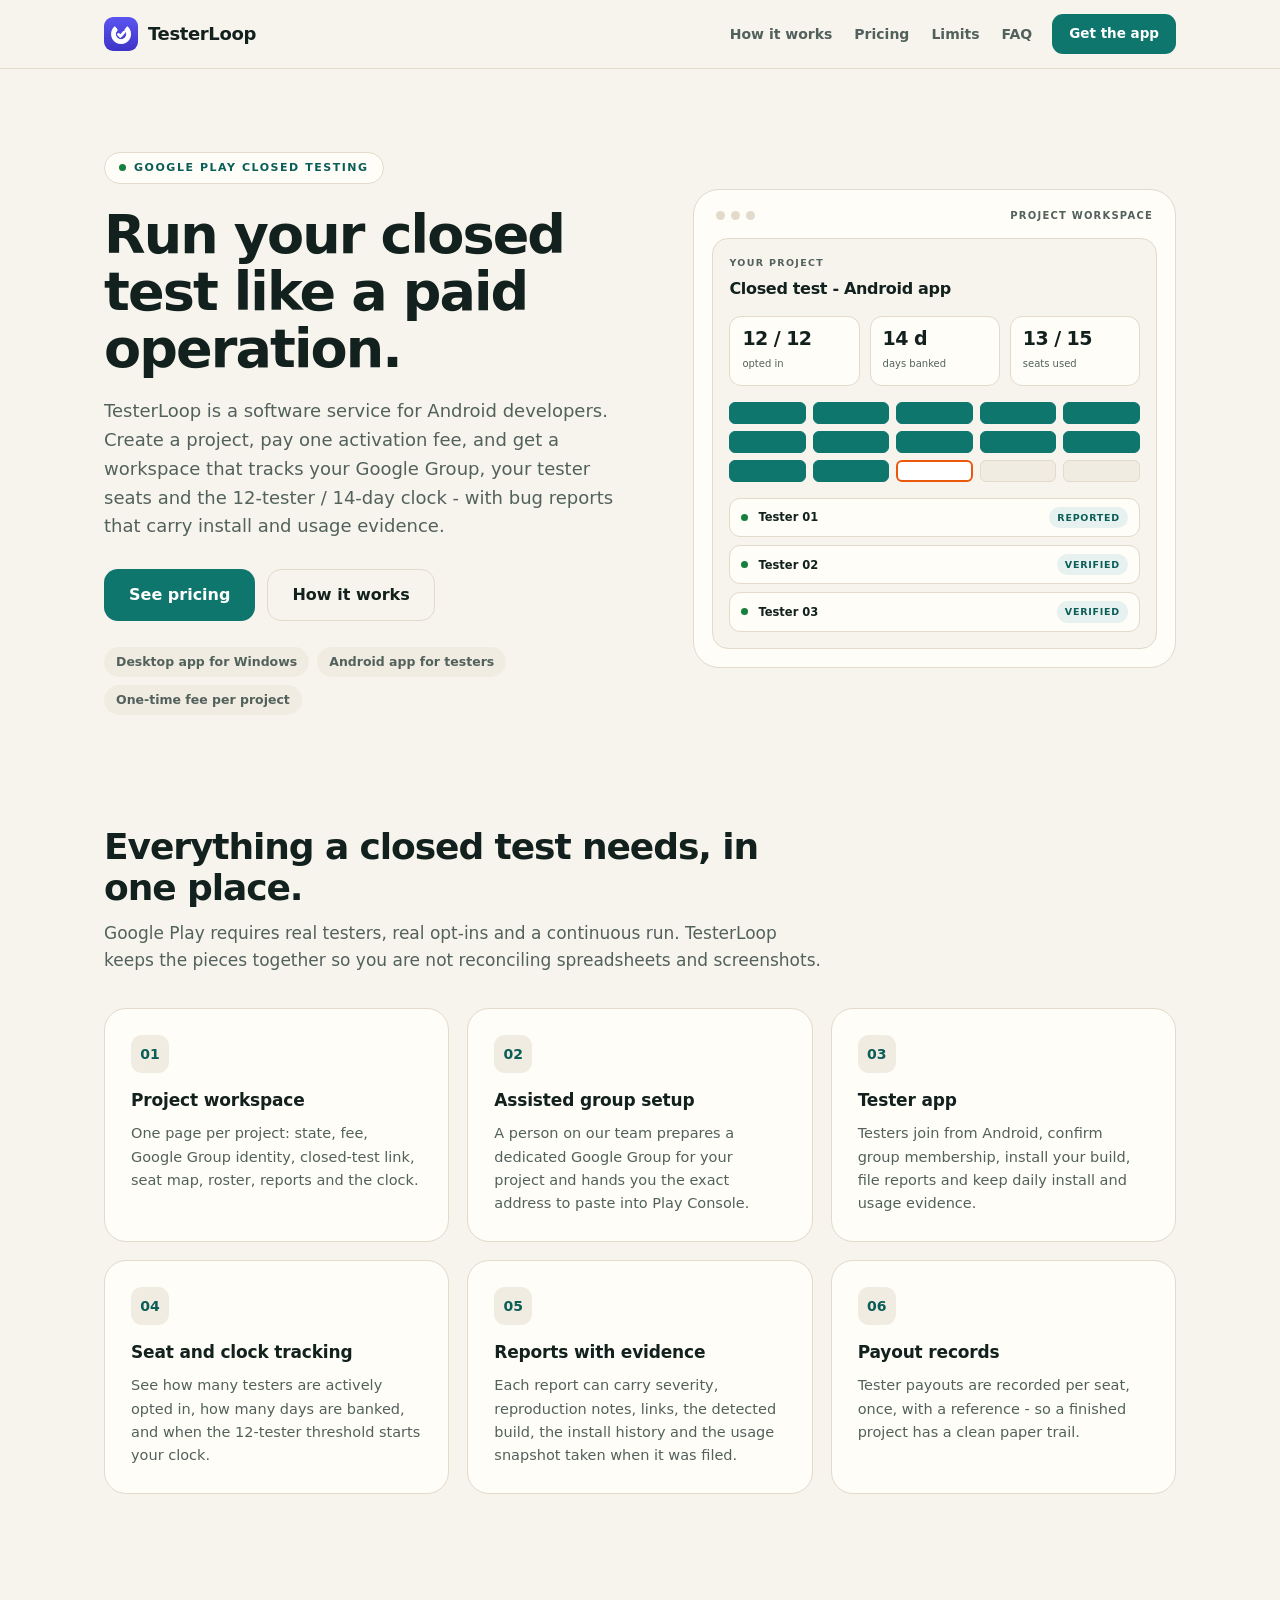
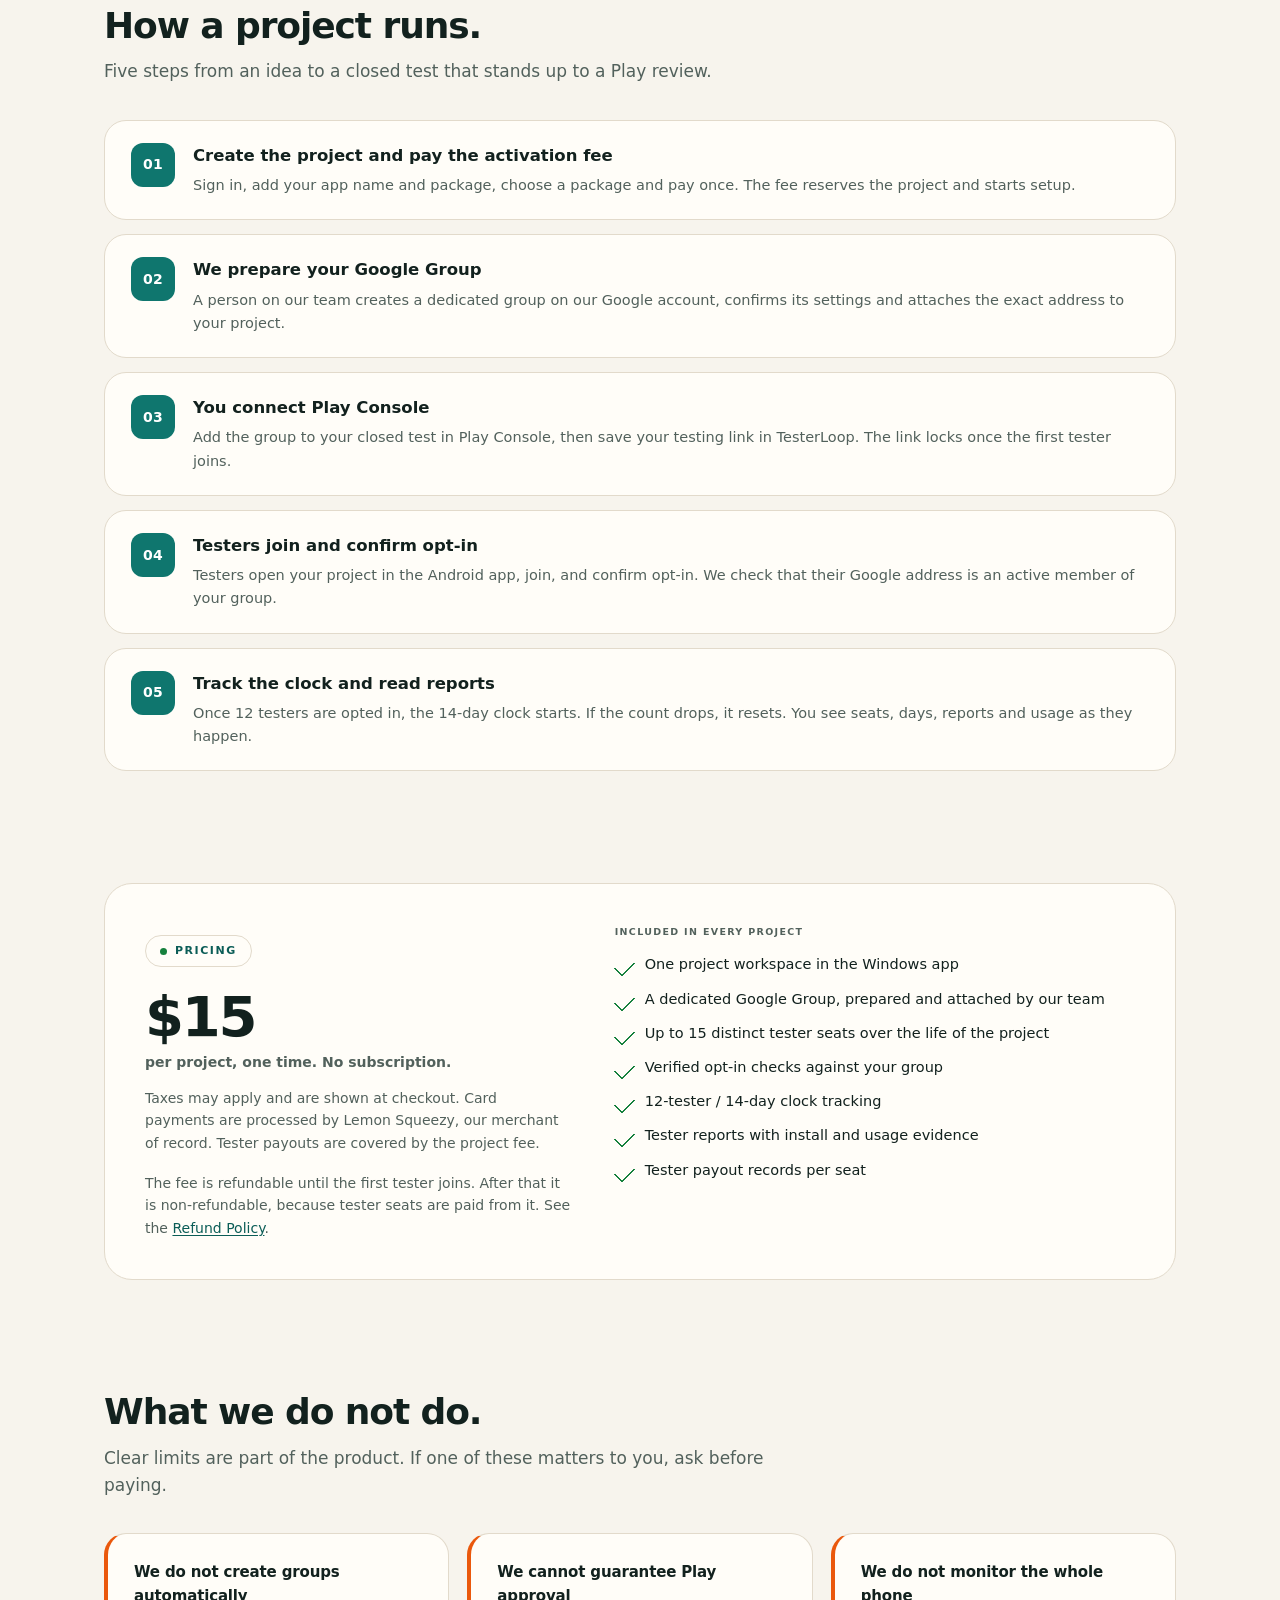
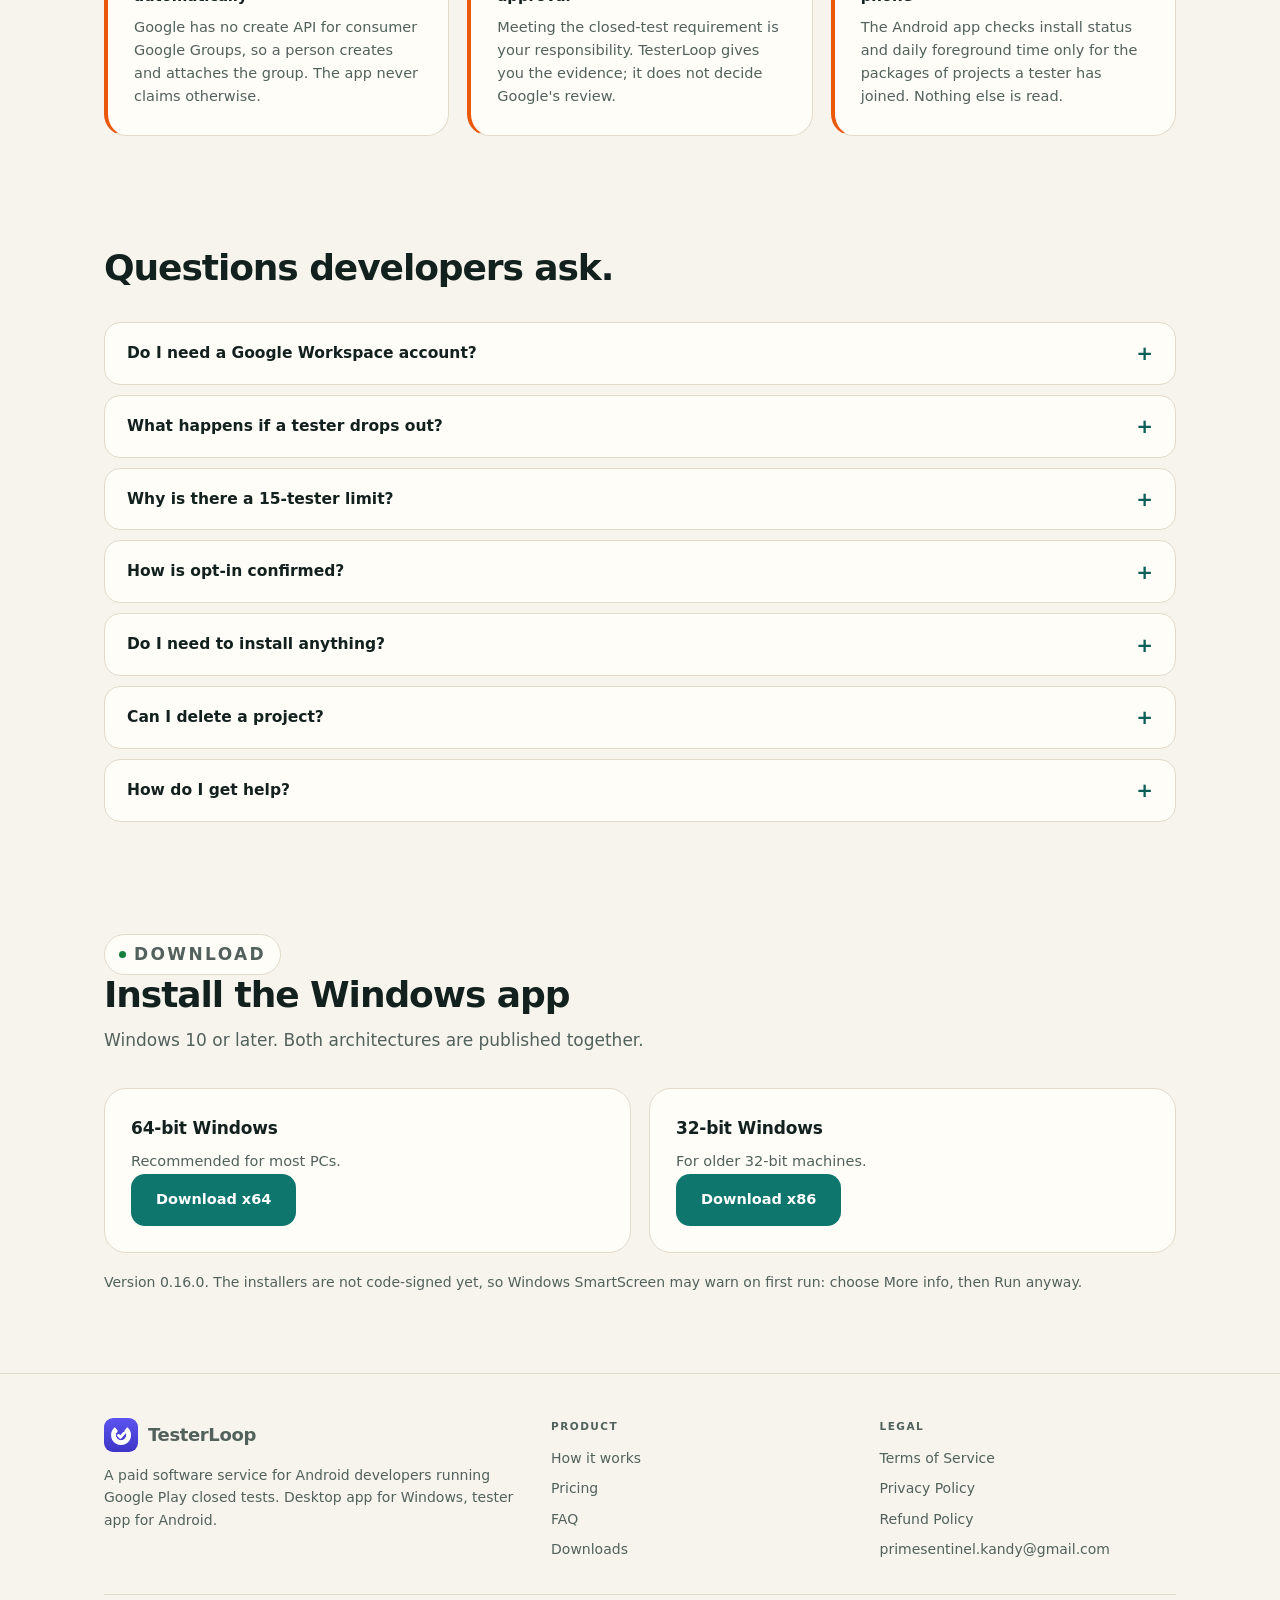
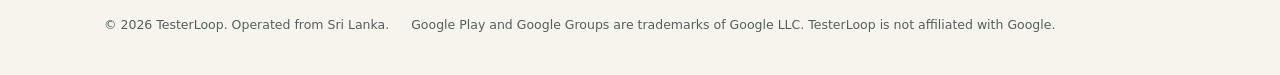
==== commit a0d60dee: "Site: drop operations app card from downloads" ====
--- a/docs/index.html
+++ b/docs/index.html
@@ -258,9 +258,9 @@
       <div class="section-head">
         <p class="eyebrow">Download</p>
         <h2>Install the Windows app</h2>
-        <p>Windows 10 or later. Both architectures are published together. The operations app is installed separately from the same release.</p>
-      </div>
-      <div class="grid-3">
+        <p>Windows 10 or later. Both architectures are published together.</p>
+      </div>
+      <div class="grid-2">
         <article class="card">
           <h3>64-bit Windows</h3>
           <p>Recommended for most PCs.</p>
@@ -271,11 +271,6 @@
           <p>For older 32-bit machines.</p>
           <p><a class="btn btn-primary" href="https://github.com/chamarawickramarathne-spec/close-test/releases/download/desktop-v0.16.0/TesterLoop-Setup-x86.exe">Download x86</a></p>
         </article>
-        <article class="card">
-          <h3>Operations app</h3>
-          <p>TesterLoop Admin for our staff, installed separately.</p>
-          <p><a class="btn btn-ghost" href="https://github.com/chamarawickramarathne-spec/close-test/releases/tag/desktop-v0.16.0">All downloads</a></p>
-        </article>
       </div>
       <p class="price-note">Version 0.16.0. The installers are not code-signed yet, so Windows SmartScreen may warn on first run: choose More info, then Run anyway.</p>
     </div>
--- a/docs/site.css
+++ b/docs/site.css
@@ -415,6 +415,12 @@
   font-size: 17px;
 }
 
+.grid-2 {
+  display: grid;
+  grid-template-columns: repeat(2, 1fr);
+  gap: 18px;
+}
+
 .grid-3 {
   display: grid;
   grid-template-columns: repeat(3, 1fr);
@@ -782,6 +788,7 @@
     padding-top: 48px;
   }
 
+  .grid-2,
   .grid-3,
   .honest {
     grid-template-columns: 1fr;
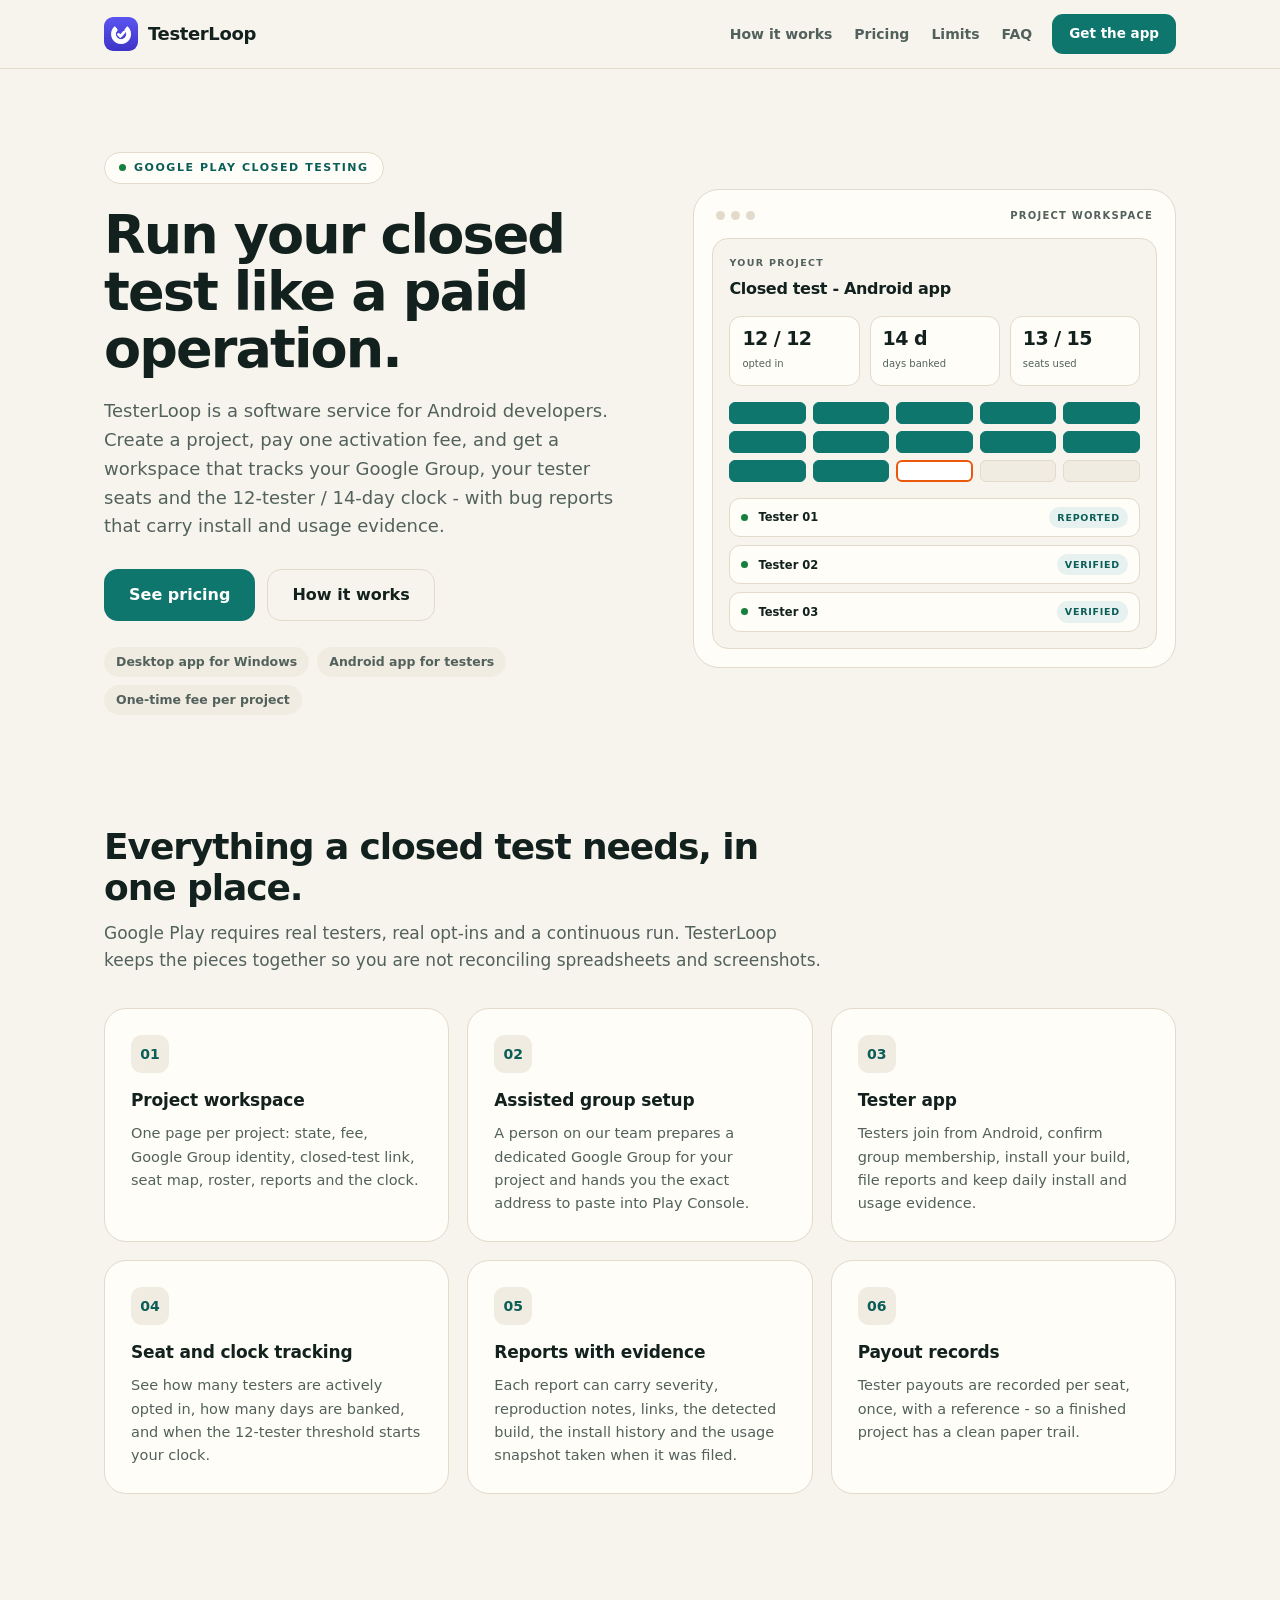
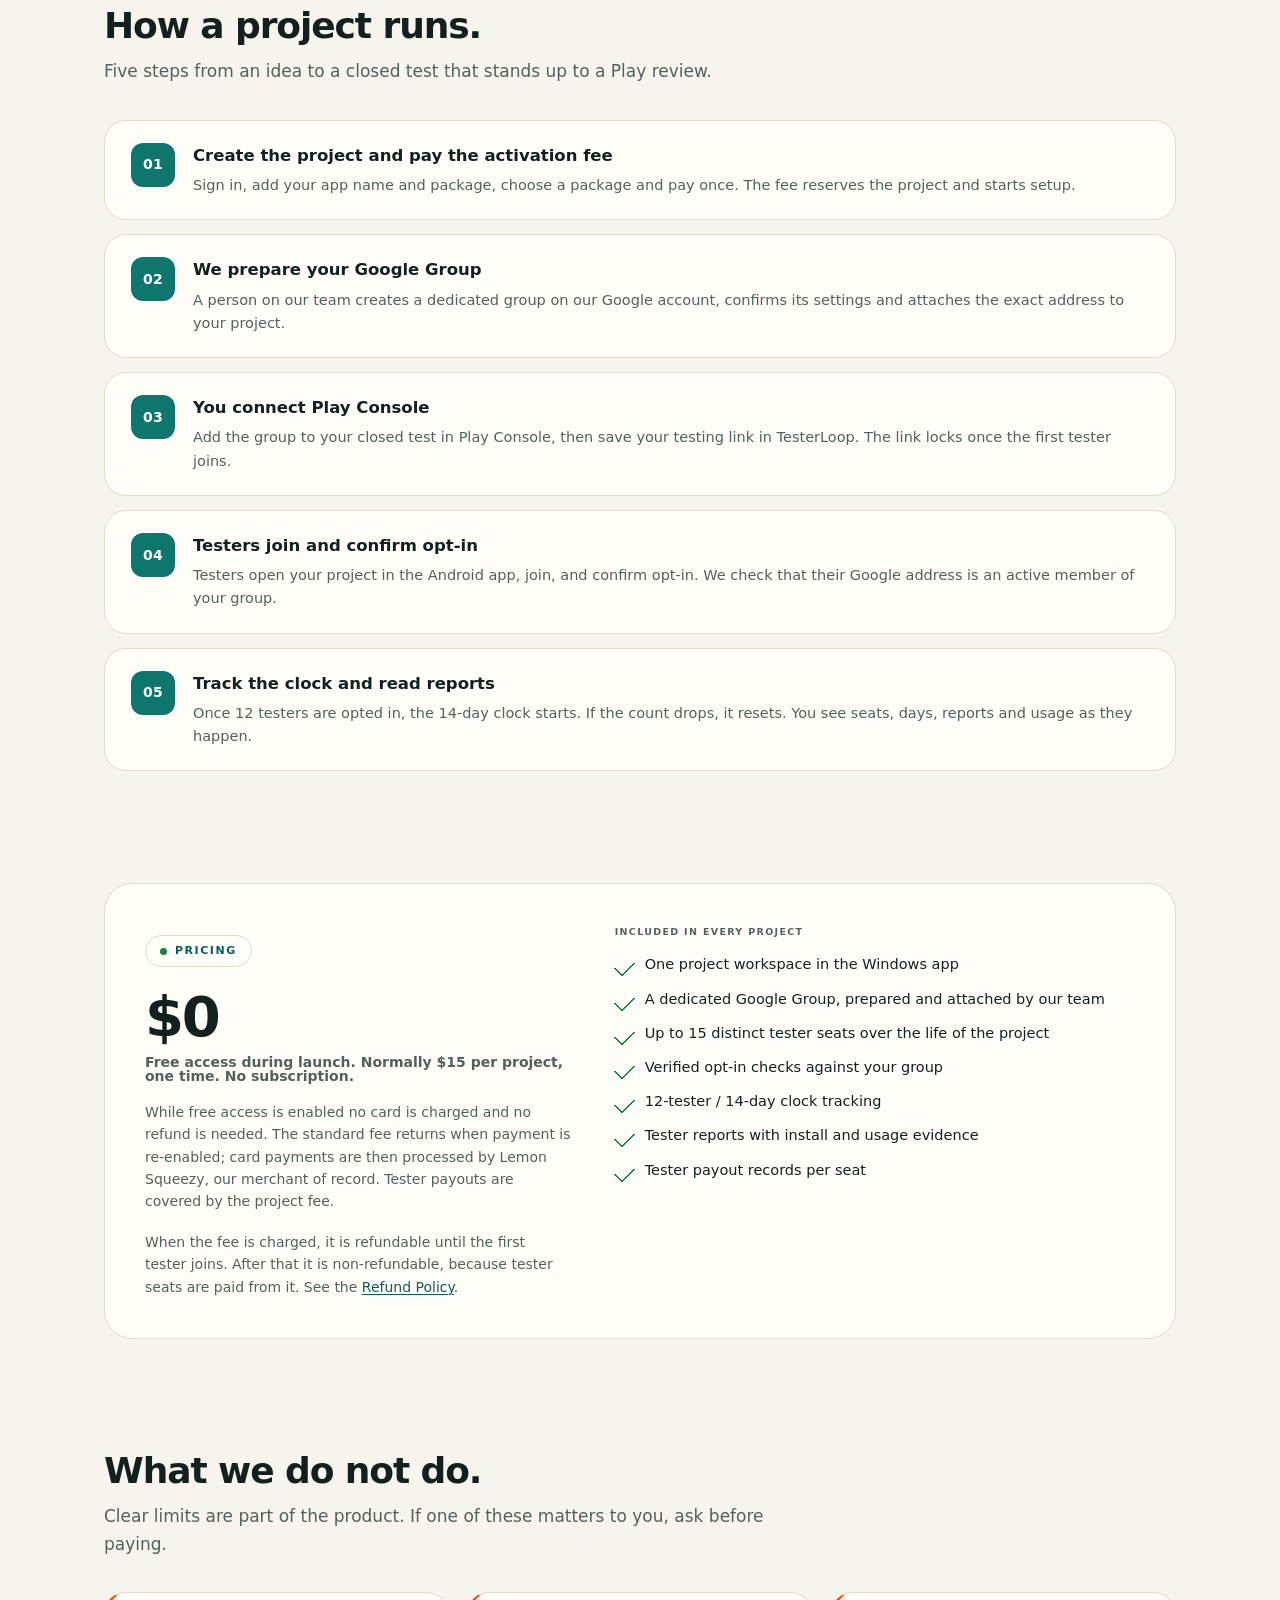
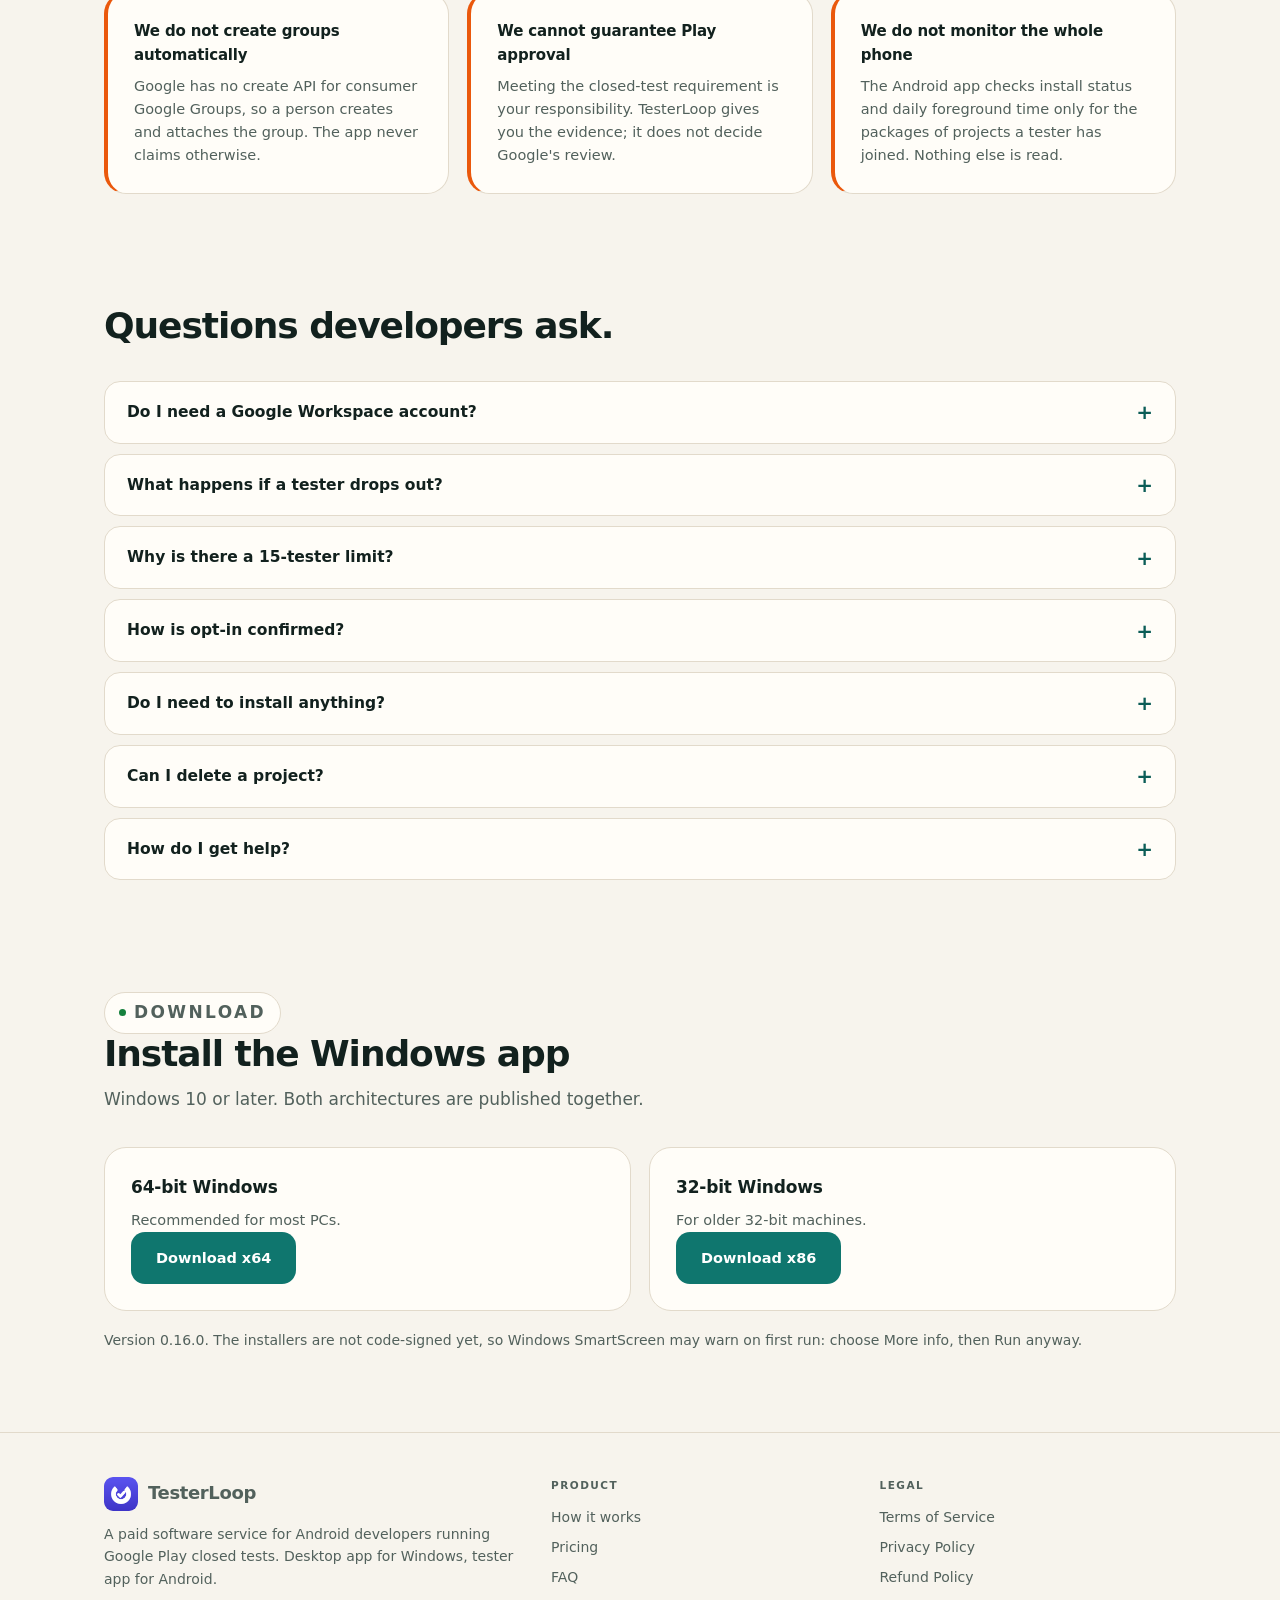
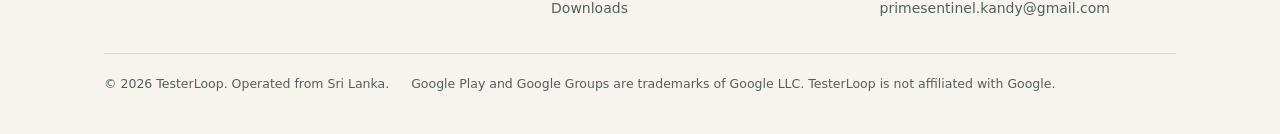
==== commit 435dbb6f: "Free access activation for projects (0.17.0)" ====
--- a/docs/index.html
+++ b/docs/index.html
@@ -164,16 +164,17 @@
       <div class="pricing">
         <div>
           <p class="eyebrow">Pricing</p>
-          <p class="price">$15<small>per project, one time. No subscription.</small></p>
+          <p class="price">$0<small>Free access during launch. Normally $15 per project, one time. No subscription.</small></p>
           <p class="price-note">
-            Taxes may apply and are shown at checkout. Card payments are processed by
-            Lemon Squeezy, our merchant of record. Tester payouts are covered by the
-            project fee.
+            While free access is enabled no card is charged and no refund is needed.
+            The standard fee returns when payment is re-enabled; card payments are
+            then processed by Lemon Squeezy, our merchant of record. Tester payouts
+            are covered by the project fee.
           </p>
           <p class="price-note">
-            The fee is refundable until the first tester joins. After that it is
-            non-refundable, because tester seats are paid from it. See the
-            <a href="refunds.html">Refund Policy</a>.
+            When the fee is charged, it is refundable until the first tester joins.
+            After that it is non-refundable, because tester seats are paid from it.
+            See the <a href="refunds.html">Refund Policy</a>.
           </p>
         </div>
         <div>
@@ -264,12 +265,12 @@
         <article class="card">
           <h3>64-bit Windows</h3>
           <p>Recommended for most PCs.</p>
-          <p><a class="btn btn-primary" href="https://github.com/chamarawickramarathne-spec/close-test/releases/download/desktop-v0.16.0/TesterLoop-Setup-x64.exe">Download x64</a></p>
+          <p><a class="btn btn-primary" href="https://github.com/chamarawickramarathne-spec/close-test/releases/download/desktop-v0.17.0/TesterLoop-Setup-x64.exe">Download x64</a></p>
         </article>
         <article class="card">
           <h3>32-bit Windows</h3>
           <p>For older 32-bit machines.</p>
-          <p><a class="btn btn-primary" href="https://github.com/chamarawickramarathne-spec/close-test/releases/download/desktop-v0.16.0/TesterLoop-Setup-x86.exe">Download x86</a></p>
+          <p><a class="btn btn-primary" href="https://github.com/chamarawickramarathne-spec/close-test/releases/download/desktop-v0.17.0/TesterLoop-Setup-x86.exe">Download x86</a></p>
         </article>
       </div>
       <p class="price-note">Version 0.16.0. The installers are not code-signed yet, so Windows SmartScreen may warn on first run: choose More info, then Run anyway.</p>
@@ -294,7 +295,7 @@
           <li><a href="#how">How it works</a></li>
           <li><a href="#pricing">Pricing</a></li>
           <li><a href="#faq">FAQ</a></li>
-          <li><a href="https://github.com/chamarawickramarathne-spec/close-test/releases/tag/desktop-v0.16.0">Downloads</a></li>
+          <li><a href="https://github.com/chamarawickramarathne-spec/close-test/releases/tag/desktop-v0.17.0">Downloads</a></li>
         </ul>
       </div>
       <div>
